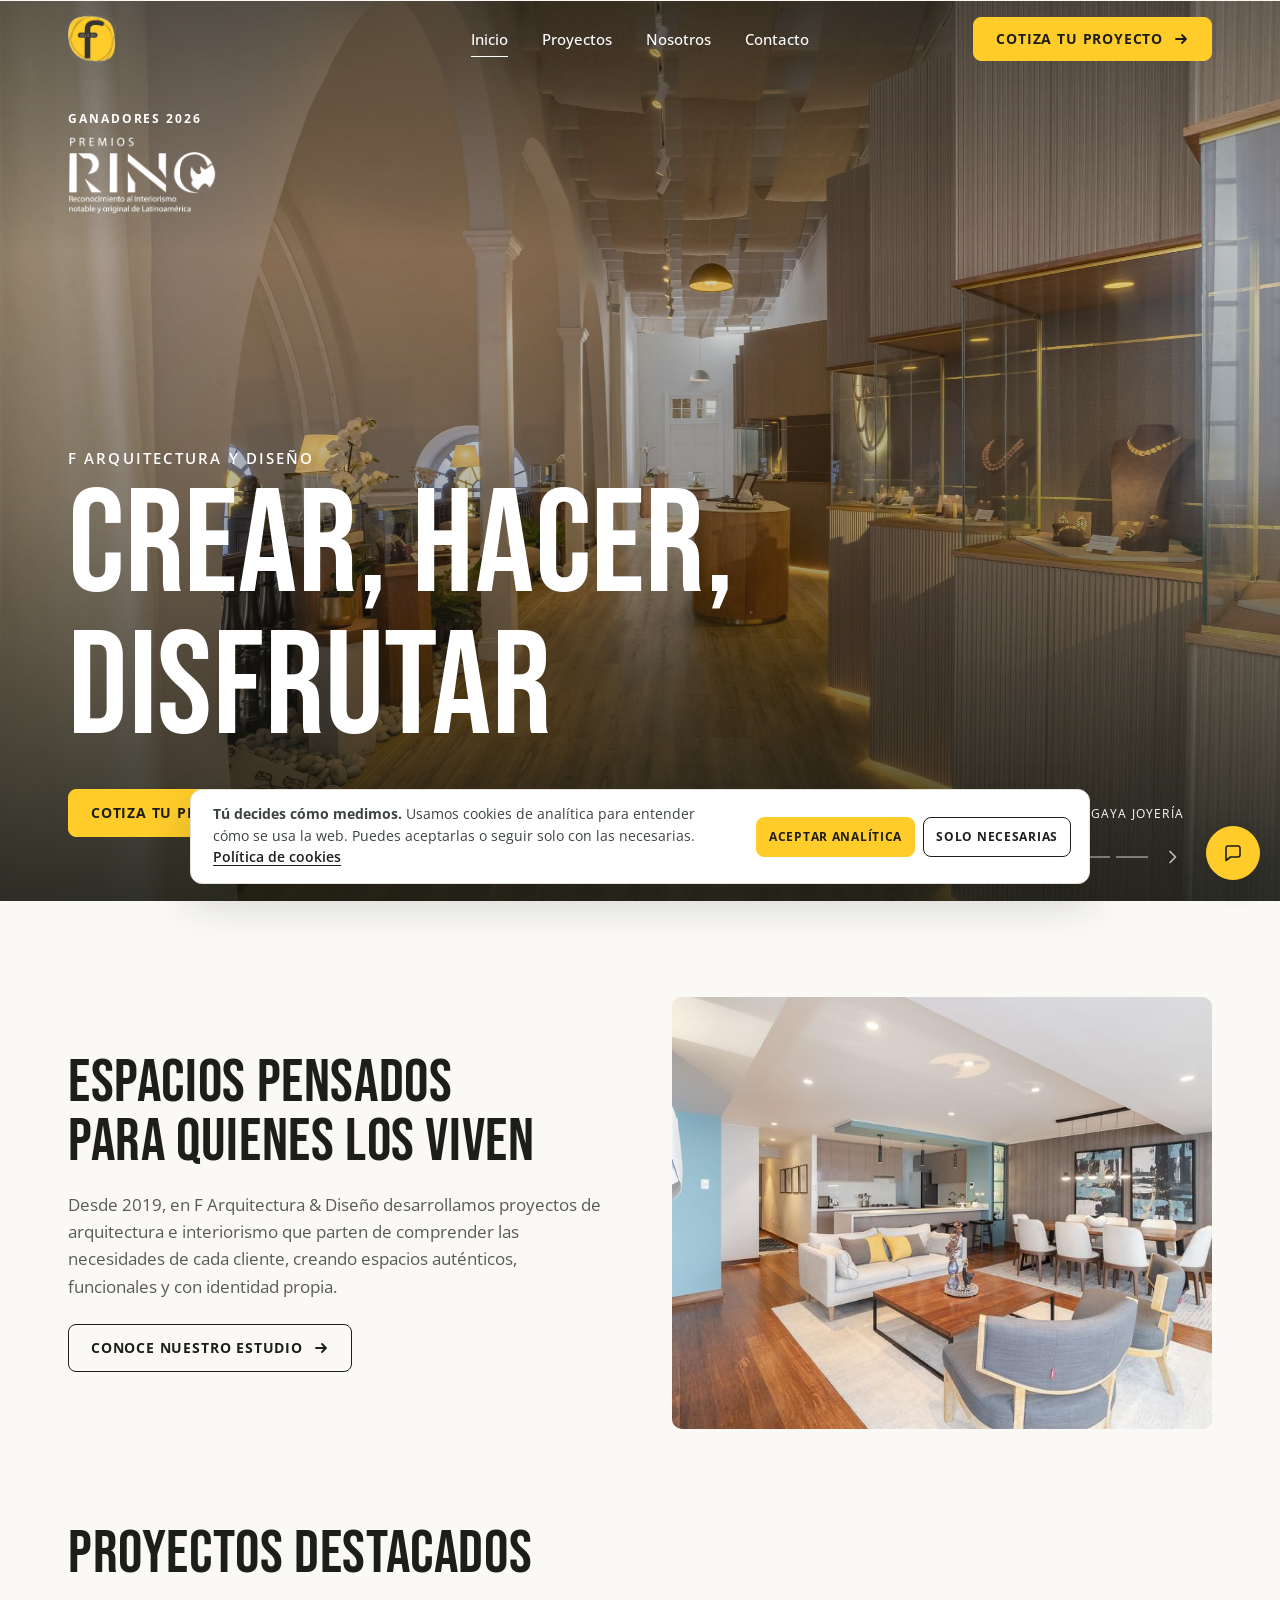
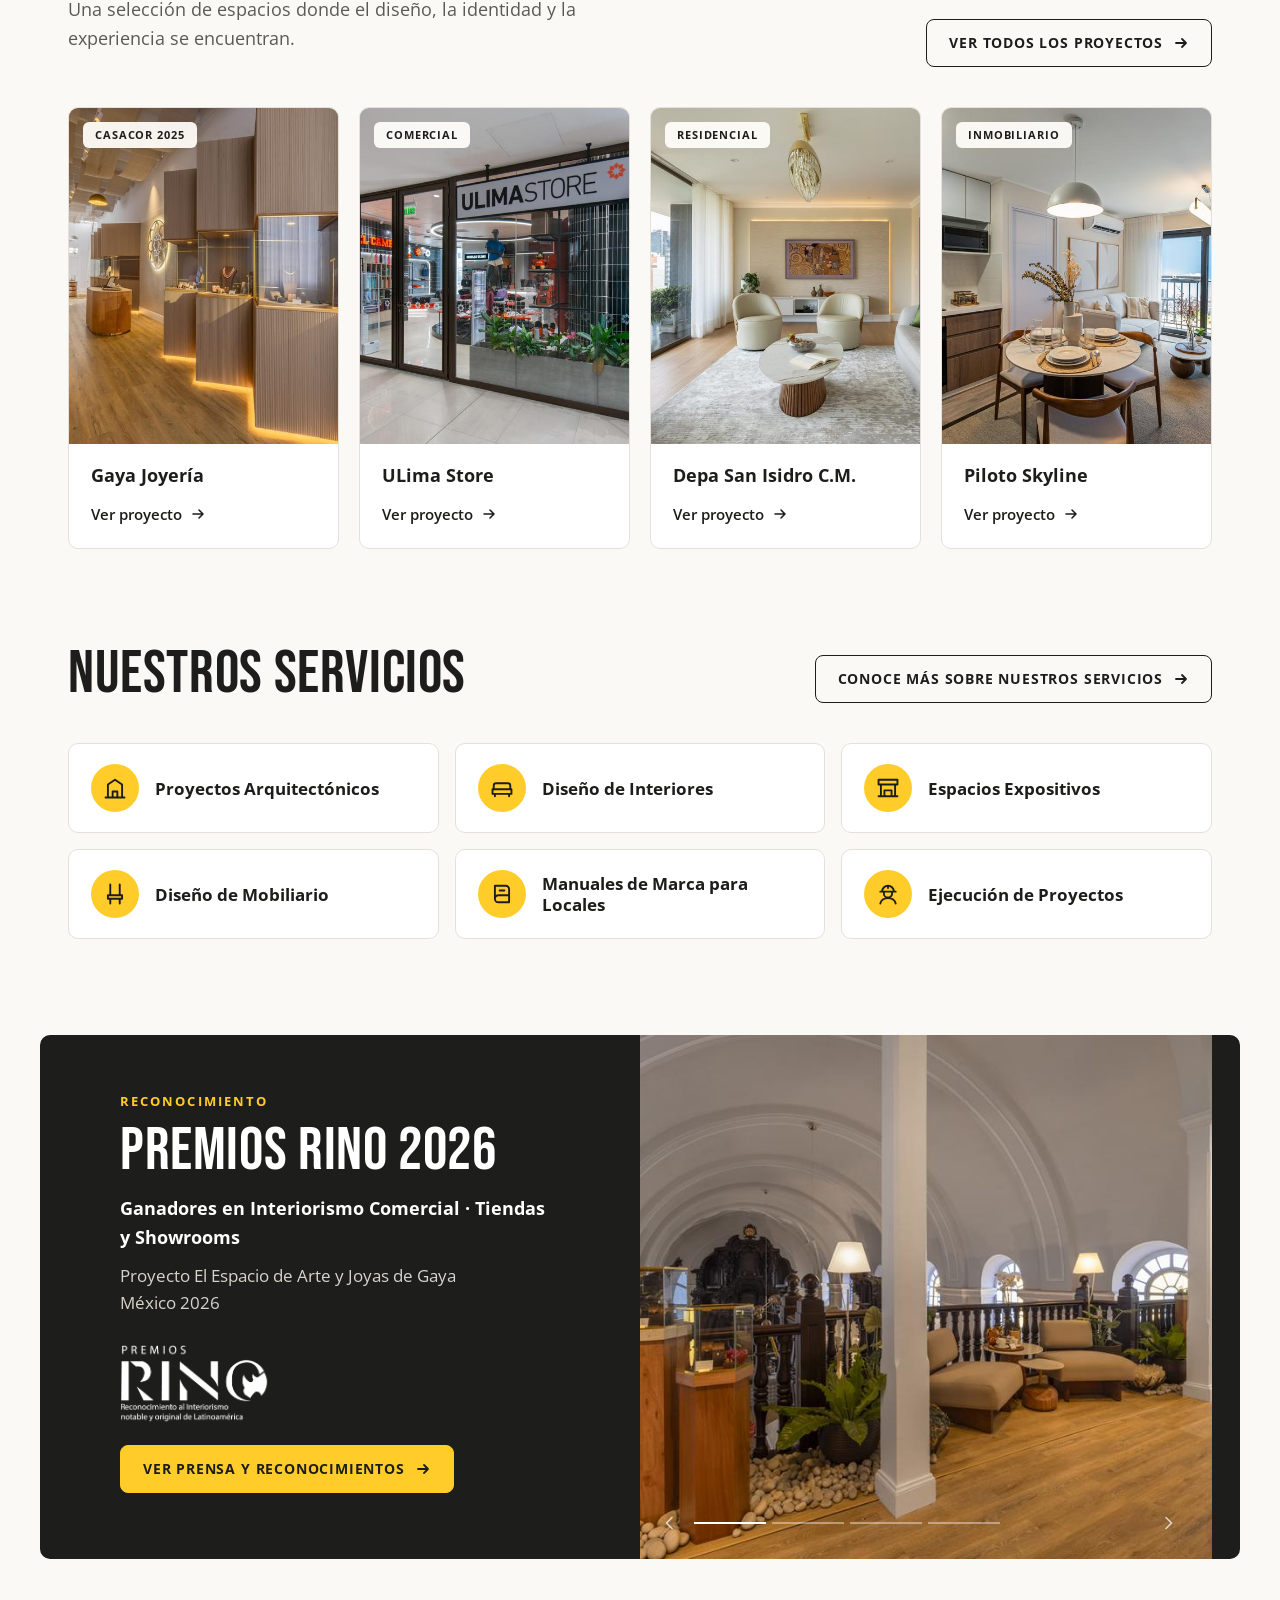
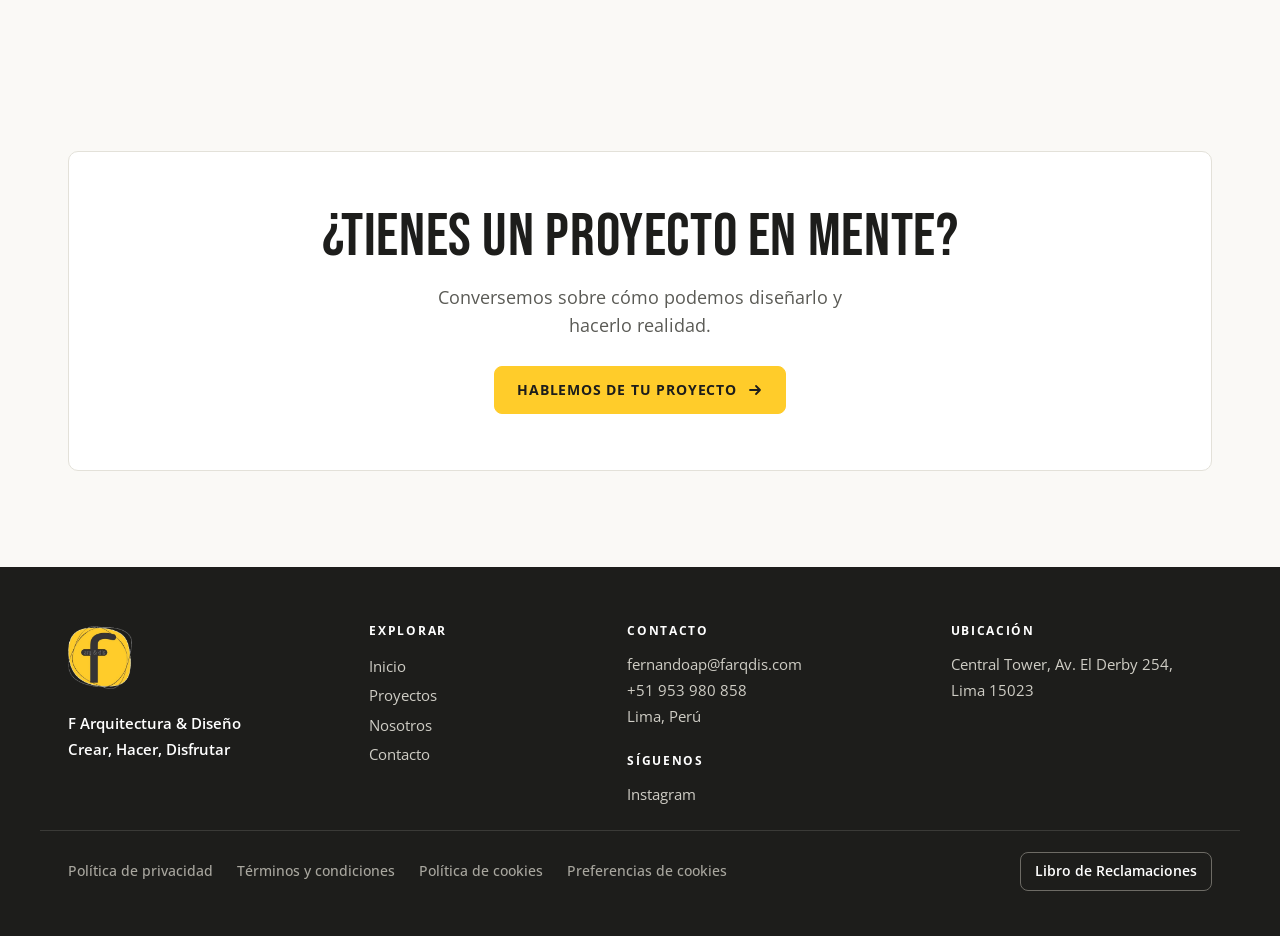
==== index.html @ eda0b43f "Pedidos del cliente: nombres, iconos, franja y valores centrados, carrusel en Reconocimiento, enlace" ====
<!doctype html>
<html lang="es">
<head>
<meta charset="utf-8">
<meta name="viewport" content="width=device-width,initial-scale=1,viewport-fit=cover">
<meta name="theme-color" content="#1d1d1b">
<meta name="description" content="F Arquitectura & Diseño: proyectos de arquitectura e interiorismo en Lima desde 2019.">
<title>F Arquitectura & Diseño · Arquitectura e interiorismo en Lima</title>
<link rel="icon" href="favicon.ico" sizes="any">
<link rel="icon" type="image/png" sizes="32x32" href="media/marca/favicon-32.png">
<link rel="apple-touch-icon" href="media/marca/apple-touch-icon.png">
<link rel="preconnect" href="https://fonts.googleapis.com">
<link rel="preconnect" href="https://fonts.gstatic.com" crossorigin>
<link href="https://fonts.googleapis.com/css2?family=Bebas+Neue&family=Open+Sans:wght@400;600;700&display=swap" rel="stylesheet">
<link rel="stylesheet" href="estilos.css?v=30">
<script src="app.js?v=30" defer></script>
</head>
<body class="inicio">
<a class="saltar" href="#contenido">Saltar al contenido</a>
<header class="cab"><div class="cont">
  <a class="logo" href="index.html" aria-label="F Arquitectura y Diseño, inicio"><img src="media/marca/logo-f.png" alt="" width="48" height="47"></a>
  <nav class="menu" id="menu" aria-label="Principal"><a href="index.html" class="aqui" aria-current="page">Inicio</a><a href="proyectos.html">Proyectos</a><a href="nosotros.html">Nosotros</a><a href="contacto.html">Contacto</a><a class="btn menu-cta" href="contacto.html">Cotiza tu proyecto <svg class="fl" width="16" height="16" viewBox="0 0 16 16" fill="none" aria-hidden="true"><path d="M3 8h10M9 4l4 4-4 4" stroke="currentColor" stroke-width="1.8" stroke-linecap="round" stroke-linejoin="round"/></svg></a></nav>
  <div class="cab-der"><a class="btn cab-cta" href="contacto.html">Cotiza tu proyecto <svg class="fl" width="16" height="16" viewBox="0 0 16 16" fill="none" aria-hidden="true"><path d="M3 8h10M9 4l4 4-4 4" stroke="currentColor" stroke-width="1.8" stroke-linecap="round" stroke-linejoin="round"/></svg></a>
  <button class="hamb" aria-label="Menú" aria-expanded="false" aria-controls="menu"><i></i><i></i><i></i></button></div>
</div></header>
<main id="contenido">
<section class="portada carrusel" role="group" aria-roledescription="carrusel" aria-label="Proyectos destacados">
  <div class="lam on" data-credito="Gaya Joyería"><img src="media/portada/gaya-joyeria.jpg" srcset="media/portada/gaya-joyeria-m.jpg 1100w, media/portada/gaya-joyeria.jpg 2400w" sizes="100vw" alt="Proyecto Gaya Joyería" fetchpriority="high"></div>
  <div class="lam" data-credito="ULima Store"><img src="media/portada/ulima-store.jpg" srcset="media/portada/ulima-store-m.jpg 1100w, media/portada/ulima-store.jpg 2400w" sizes="100vw" alt="Proyecto ULima Store" loading="lazy"></div>
  <div class="lam" data-credito="Hotel El Tambo - 2 de Mayo"><img src="media/proyectos/hotel-el-tambo/1.jpg" srcset="media/proyectos/hotel-el-tambo/1-m.jpg 900w, media/proyectos/hotel-el-tambo/1.jpg 1800w" sizes="100vw" alt="Proyecto Hotel El Tambo - 2 de Mayo" loading="lazy"></div>
  <div class="lam" data-credito="Helado de Lima"><img src="media/portada/helado-de-lima.jpg" srcset="media/portada/helado-de-lima-m.jpg 1100w, media/portada/helado-de-lima.jpg 2400w" sizes="100vw" alt="Proyecto Helado de Lima" loading="lazy"></div>
  <div class="lam" data-credito="Alianza Francesa"><img src="media/proyectos/alianza-francesa/1.jpg" srcset="media/proyectos/alianza-francesa/1-m.jpg 900w, media/proyectos/alianza-francesa/1.jpg 1800w" sizes="100vw" alt="Proyecto Alianza Francesa" loading="lazy"></div>
  <div class="lam" data-credito="Piloto Skyline"><img src="media/proyectos/piloto-skyline-edifica/1.jpg" srcset="media/proyectos/piloto-skyline-edifica/1-m.jpg 900w, media/proyectos/piloto-skyline-edifica/1.jpg 1800w" sizes="100vw" alt="Proyecto Piloto Skyline" loading="lazy"></div>
  <div class="premio"><span>Ganadores 2026</span><img src="media/marca/rino-2026-blanco.png" alt="Premios RINO" width="150" height="79"></div>
  <div class="cont">
    <p class="antetitulo">F Arquitectura y Diseño</p>
    <h1><span class="linea-t"><span>Crear, Hacer,</span></span><span class="linea-t"><span>Disfrutar</span></span></h1>
    <div class="acciones">
      <a class="btn" href="contacto.html">Cotiza tu proyecto <svg class="fl" width="16" height="16" viewBox="0 0 16 16" fill="none" aria-hidden="true"><path d="M3 8h10M9 4l4 4-4 4" stroke="currentColor" stroke-width="1.8" stroke-linecap="round" stroke-linejoin="round"/></svg></a>
      <a class="enlace" href="#estudio">Conoce el estudio <svg width="14" height="14" viewBox="0 0 16 16" fill="none" aria-hidden="true"><path d="M8 3v10M4 9l4 4 4-4" stroke="currentColor" stroke-width="1.8" stroke-linecap="round" stroke-linejoin="round"/></svg></a>
    </div>
  </div>
  <span class="credito" aria-live="off">Gaya Joyería</span>
  <div class="car-ctrl"></div>
</section>
<div class="flotantes">
  <a class="flot mensaje" href="https://wa.me/51953980858?text=Hola%2C%20quisiera%20hacer%20una%20consulta." target="_blank" rel="noopener" aria-label="Escribir por WhatsApp"><svg width="22" height="22" viewBox="0 0 22 22" fill="none" aria-hidden="true"><path d="M4 16.5V6.2C4 5 5 4 6.2 4h9.6C17 4 18 5 18 6.2v6.6c0 1.2-1 2.2-2.2 2.2H8.5L4 18.5z" stroke="currentColor" stroke-width="1.6" stroke-linecap="round" stroke-linejoin="round"/></svg></a>
</div>

<section class="sec" id="estudio"><div class="cont dos">
  <div data-ver>
    <h2>Espacios pensados para quienes los viven</h2>
    <p>Desde 2019, en F Arquitectura &amp; Diseño desarrollamos proyectos de arquitectura e interiorismo que parten de comprender las necesidades de cada cliente, creando espacios auténticos, funcionales y con identidad propia.</p>
    <a class="btn linea" href="nosotros.html" style="margin-top:10px">Conoce nuestro estudio <svg class="fl" width="16" height="16" viewBox="0 0 16 16" fill="none" aria-hidden="true"><path d="M3 8h10M9 4l4 4-4 4" stroke="currentColor" stroke-width="1.8" stroke-linecap="round" stroke-linejoin="round"/></svg></a>
  </div>
  <div class="foto" data-ver="img"><img src="media/proyectos/depa-miraflores-e-h/1.jpg" srcset="media/proyectos/depa-miraflores-e-h/1-m.jpg 900w, media/proyectos/depa-miraflores-e-h/1.jpg 1800w" sizes="(max-width:900px) 100vw, 50vw" alt="Depa Miraflores E.H." loading="lazy"></div>
</div></section>

<section class="sec" style="padding-top:0"><div class="cont">
  <div class="fila-titulo" data-ver>
    <div><h2>Proyectos destacados</h2><p class="sub" style="margin-top:12px">Una selección de espacios donde el diseño, la identidad y la experiencia se encuentran.</p></div>
    <a class="btn linea" href="proyectos.html">Ver todos los proyectos <svg class="fl" width="16" height="16" viewBox="0 0 16 16" fill="none" aria-hidden="true"><path d="M3 8h10M9 4l4 4-4 4" stroke="currentColor" stroke-width="1.8" stroke-linecap="round" stroke-linejoin="round"/></svg></a>
  </div>
  <div class="grilla cuatro" id="destacados"></div>
</div></section>

<section class="sec" style="padding-top:0"><div class="cont">
  <div class="fila-titulo" data-ver><h2>Nuestros servicios</h2>
    <a class="btn linea" href="nosotros.html#servicios">Conoce más sobre nuestros servicios <svg class="fl" width="16" height="16" viewBox="0 0 16 16" fill="none" aria-hidden="true"><path d="M3 8h10M9 4l4 4-4 4" stroke="currentColor" stroke-width="1.8" stroke-linecap="round" stroke-linejoin="round"/></svg></a></div>
  <ul class="servicios" data-ver style="--y:14px"><li><span class="serv-ic"><svg width="26" height="26" viewBox="0 0 22 22" fill="none" aria-hidden="true"><path d="M3 19h16M5 19V8l6-4 6 4v11M9 19v-5h4v5" stroke="currentColor" stroke-width="1.6" stroke-linecap="round" stroke-linejoin="round"/></svg></span><b>Proyectos Arquitectónicos</b></li><li><span class="serv-ic"><svg width="26" height="26" viewBox="0 0 22 22" fill="none" aria-hidden="true"><path d="M4 12V9a2 2 0 012-2h10a2 2 0 012 2v3M3 12h16v4H3zM5 16v2M17 16v2" stroke="currentColor" stroke-width="1.6" stroke-linecap="round" stroke-linejoin="round"/></svg></span><b>Diseño de Interiores</b></li><li><span class="serv-ic"><svg width="26" height="26" viewBox="0 0 22 22" fill="none" aria-hidden="true"><path d="M3 4h16v4H3zM5 8v10M17 8v10M3 18h16M8 18v-5h6v5" stroke="currentColor" stroke-width="1.6" stroke-linecap="round" stroke-linejoin="round"/></svg></span><b>Espacios Expositivos</b></li><li><span class="serv-ic"><svg width="26" height="26" viewBox="0 0 22 22" fill="none" aria-hidden="true"><path d="M7 3v9M15 3v9M5 12h12v3H5zM7 15v4M15 15v4" stroke="currentColor" stroke-width="1.6" stroke-linecap="round" stroke-linejoin="round"/></svg></span><b>Diseño de Mobiliario</b></li><li><span class="serv-ic"><svg width="26" height="26" viewBox="0 0 22 22" fill="none" aria-hidden="true"><path d="M5 4h9a3 3 0 013 3v11H8a3 3 0 01-3-3zM5 15a3 3 0 013-3h9M9 8h4" stroke="currentColor" stroke-width="1.6" stroke-linecap="round" stroke-linejoin="round"/></svg></span><b>Manuales de Marca para Locales</b></li><li><span class="serv-ic"><svg width="26" height="26" viewBox="0 0 22 22" fill="none" aria-hidden="true"><path d="M6 9a5 5 0 0110 0M4.5 9h13M11 4v2M7.5 9v1.5a3.5 3.5 0 007 0V9M4.5 19c.7-3 3.3-4.5 6.5-4.5s5.8 1.5 6.5 4.5" stroke="currentColor" stroke-width="1.6" stroke-linecap="round" stroke-linejoin="round"/></svg></span><b>Ejecución de Proyectos</b></li></ul>
</div></section>
<section class="sec recono-sec"><div class="cont recono" data-ver>
  <div>
    <p class="antetitulo">Reconocimiento</p>
    <h2>Premios RINO 2026</h2>
    <p class="recono-g">Ganadores en Interiorismo Comercial · Tiendas y Showrooms</p>
    <p>Proyecto El Espacio de Arte y Joyas de Gaya<br>México 2026</p>
    <img class="rino" src="media/marca/rino-2026-blanco.png" alt="Premios RINO: reconocimiento al interiorismo notable y original de Latinoamérica" width="170" height="89" loading="lazy">
    <p><a class="btn" href="nosotros.html#prensa">Ver prensa y reconocimientos <svg class="fl" width="16" height="16" viewBox="0 0 16 16" fill="none" aria-hidden="true"><path d="M3 8h10M9 4l4 4-4 4" stroke="currentColor" stroke-width="1.8" stroke-linecap="round" stroke-linejoin="round"/></svg></a></p>
  </div>
  <div class="foto carrusel" role="group" aria-roledescription="carrusel" aria-label="Fotos del proyecto premiado">
    <div class="lam on"><img src="media/proyectos/el-espacio-de-arte-y-joyas-de-gaya-casacor-2025/2.jpg" srcset="media/proyectos/el-espacio-de-arte-y-joyas-de-gaya-casacor-2025/2-m.jpg 900w, media/proyectos/el-espacio-de-arte-y-joyas-de-gaya-casacor-2025/2.jpg 1800w" sizes="(max-width:900px) 100vw, 50vw" alt="El Espacio de Arte y Joyas de Gaya, Casacor 2025" loading="lazy"></div><div class="lam"><img src="media/portada/gaya-joyeria.jpg" srcset="media/portada/gaya-joyeria-m.jpg 1100w, media/portada/gaya-joyeria.jpg 2400w" sizes="(max-width:900px) 100vw, 50vw" alt="El Espacio de Arte y Joyas de Gaya, Casacor 2025" loading="lazy"></div><div class="lam"><img src="media/proyectos/el-espacio-de-arte-y-joyas-de-gaya-casacor-2025/3.jpg" srcset="media/proyectos/el-espacio-de-arte-y-joyas-de-gaya-casacor-2025/3-m.jpg 900w, media/proyectos/el-espacio-de-arte-y-joyas-de-gaya-casacor-2025/3.jpg 1800w" sizes="(max-width:900px) 100vw, 50vw" alt="El Espacio de Arte y Joyas de Gaya, Casacor 2025" loading="lazy"></div><div class="lam"><img src="media/proyectos/el-espacio-de-arte-y-joyas-de-gaya-casacor-2025/1.jpg" srcset="media/proyectos/el-espacio-de-arte-y-joyas-de-gaya-casacor-2025/1-m.jpg 900w, media/proyectos/el-espacio-de-arte-y-joyas-de-gaya-casacor-2025/1.jpg 1800w" sizes="(max-width:900px) 100vw, 50vw" alt="El Espacio de Arte y Joyas de Gaya, Casacor 2025" loading="lazy"></div>
    <div class="car-ctrl"></div>
  </div>
</div></section><section class="sec"><div class="cont"><div class="franja" data-ver>
  <h2>¿Tienes un proyecto en mente?</h2>
  <p>Conversemos sobre cómo podemos diseñarlo y hacerlo realidad.</p>
  <a class="btn" href="contacto.html">Hablemos de tu proyecto <svg class="fl" width="16" height="16" viewBox="0 0 16 16" fill="none" aria-hidden="true"><path d="M3 8h10M9 4l4 4-4 4" stroke="currentColor" stroke-width="1.8" stroke-linecap="round" stroke-linejoin="round"/></svg></a>
</div></div></section>
</main>
<footer class="pie"><div class="cont pie-cols">
  <div class="pie-marca"><a class="logo" href="index.html" aria-label="F Arquitectura y Diseño, inicio"><img src="media/marca/logo-f.png" alt="" width="64" height="63"></a><p>F Arquitectura &amp; Diseño<br>Crear, Hacer, Disfrutar</p></div>
  <div><h3>Explorar</h3><nav aria-label="Pie"><a href="index.html">Inicio</a><a href="proyectos.html">Proyectos</a><a href="nosotros.html">Nosotros</a><a href="contacto.html">Contacto</a></nav></div>
  <div><h3>Contacto</h3><p><a href="mailto:fernandoap@farqdis.com">fernandoap@farqdis.com</a><br><a href="tel:+51953980858">+51 953 980 858</a><br>Lima, Perú</p>
    <h3 class="sig">Síguenos</h3><p><a href="https://www.instagram.com/f.arqdis/" target="_blank" rel="noopener">Instagram</a></p></div>
  <div><h3>Ubicación</h3><p><a href="https://www.google.com/maps/search/?api=1&query=Central%20Tower%2C%20Av.%20El%20Derby%20254%2C%20Lima%2015023" target="_blank" rel="noopener">Central Tower, Av. El Derby 254,<br>Lima 15023</a></p></div>
</div>
<div class="cont pie-legal">
  <a href="politica-de-privacidad.html">Política de privacidad</a>
  <a href="terminos-y-condiciones.html">Términos y condiciones</a>
  <a href="politica-de-cookies.html">Política de cookies</a>
  <button type="button" data-cookies-abrir>Preferencias de cookies</button>
  <a class="libro" href="libro-de-reclamaciones.html">Libro de Reclamaciones</a>
</div></footer>
<div class="cookies" role="dialog" aria-label="Preferencias de cookies" hidden>
  <p><b>Tú decides cómo medimos.</b> Usamos cookies de analítica para entender cómo se usa la web. Puedes aceptarlas o seguir solo con las necesarias. <a href="politica-de-cookies.html">Política de cookies</a></p>
  <div><button type="button" class="btn" data-cookies="analitica">Aceptar analítica</button><button type="button" class="btn linea" data-cookies="necesarias">Solo necesarias</button></div>
</div>
</body>
</html>
---- estilos.css ----
/* Web modelo. Colores, tipografías e imágenes son de muestra:
   se reemplazan por la marca y los materiales reales de la inmobiliaria. */
:root{
  --fondo:#f6f3ee; --papel:#fffdf9; --tinta:#1c211d; --suave:#5d655f; --linea:#ddd6c9;
  --acento:#2f4a3c; --acento-claro:#e4ebe5; --arena:#d8cdb9;
  /* Una sola familia de curvas para todo el sitio */
  --ease:cubic-bezier(.23,1,.32,1);        /* entradas y salidas */
  --ease-io:cubic-bezier(.77,0,.175,1);    /* movimientos en pantalla (telón, pastilla) */
  --ease-hoja:cubic-bezier(.32,.72,0,1);   /* hoja inferior en celular */
  --serif:"Cormorant Garamond",Georgia,serif; --sans:"Manrope",system-ui,sans-serif;
}
*{box-sizing:border-box}
html{scroll-behavior:smooth;-webkit-tap-highlight-color:transparent;-webkit-text-size-adjust:100%;text-size-adjust:100%;scrollbar-color:var(--arena) var(--fondo)}
body{margin:0;font-family:var(--sans);color:var(--tinta);background:var(--fondo);font-size:17px;line-height:1.6;-webkit-font-smoothing:antialiased;caret-color:var(--acento)}
::selection{background:var(--acento);color:#fff}
img{display:block;max-width:100%}
a{color:inherit;text-underline-offset:.2em}
h1,h2,h3{font-family:var(--serif);font-weight:500;line-height:1.08;margin:0;letter-spacing:-.01em;text-wrap:balance}
h1{font-size:clamp(44px,7vw,92px)}
h2{font-size:clamp(34px,4.4vw,56px)}
h3{font-size:26px}
p{margin:0 0 14px;text-wrap:pretty}
:focus-visible{outline:2px solid var(--acento);outline-offset:3px}
.portada :focus-visible,.franja :focus-visible,.aviso :focus-visible{outline-color:#fff}
button,a,[role="tab"]{touch-action:manipulation}
button,.btn,.menu a{-webkit-user-select:none;user-select:none}
.cont{max-width:1200px;margin:0 auto;padding:0 max(28px,env(safe-area-inset-right,0px)) 0 max(28px,env(safe-area-inset-left,0px))}
.sec{padding:96px 0}
.sub{color:var(--suave);max-width:560px;font-size:18px}
.fila-titulo{display:flex;justify-content:space-between;align-items:flex-end;gap:24px;margin-bottom:40px;flex-wrap:wrap}
.saltar{position:absolute;left:12px;top:-60px;z-index:300;background:var(--papel);color:var(--tinta);padding:12px 18px;border-radius:10px;font-weight:600;text-decoration:none;transition:top .2s var(--ease)}
.saltar:focus{top:12px}

/* Aviso de modelo */
.aviso{background:var(--tinta);color:#e9e5dc;font-size:13px;text-align:center;padding:calc(7px + env(safe-area-inset-top,0px)) 16px 7px}

/* Animación de entrada (solo Inicio, una vez por sesión) */
.intro{display:none}
.con-intro{--t0:1.2s}
.con-intro .intro{position:fixed;inset:0;z-index:200;background:var(--acento);color:#f6f3ee;display:flex;flex-direction:column;align-items:center;justify-content:center;gap:26px;pointer-events:none;animation:telon .95s var(--ease-io) 1.15s both}
.con-intro .intro[hidden]{display:none}
.intro-marca{font-family:var(--serif);font-weight:600;font-size:clamp(56px,10vw,112px);line-height:1.15;overflow:hidden;padding:0 .08em}
.intro-marca span{display:block;animation:subir .9s var(--ease) .1s both}
.intro-marca i{font-style:normal;color:var(--arena)}
.intro-linea{width:min(200px,40vw);height:1px;background:rgba(246,243,238,.28);position:relative;overflow:hidden}
.intro-linea::after{content:"";position:absolute;inset:0;background:#f6f3ee;transform-origin:left;animation:trazar .95s var(--ease-io) .2s both}
@keyframes telon{from{clip-path:inset(0)}to{clip-path:inset(0 0 100% 0)}}
@keyframes trazar{from{transform:scaleX(0)}to{transform:scaleX(1)}}

/* Cabecera */
.cab{position:sticky;top:0;z-index:50;background:rgba(246,243,238,.9);backdrop-filter:blur(12px);-webkit-backdrop-filter:blur(12px);border-bottom:1px solid transparent;transition:border-color .3s,box-shadow .3s}
.cab.baja{border-color:var(--linea);box-shadow:0 6px 24px rgba(28,33,29,.06)}
.cab .cont{display:flex;align-items:center;justify-content:space-between;height:74px}
.logo{font-family:var(--serif);font-size:27px;font-weight:600;text-decoration:none;letter-spacing:.01em;padding:8px 0}
.logo span{color:var(--acento)}
.menu{display:flex;gap:34px;align-items:center}
.menu a{text-decoration:none;font-size:15px;font-weight:500;position:relative;padding:10px 0}
.menu a::after{content:"";position:absolute;left:0;right:0;bottom:4px;height:1.5px;background:var(--acento);transform:scaleX(0);transform-origin:right;transition:transform .3s var(--ease)}
.menu a.aqui::after{transform:scaleX(1);transform-origin:left}
.hamb{display:none;background:none;border:0;padding:10px;margin-right:-10px;cursor:pointer}
.hamb i{display:block;width:24px;height:2px;background:var(--tinta);margin:5px 0;transition:transform .3s var(--ease),opacity .2s}
.abierto .hamb i:nth-child(1){transform:translateY(7px) rotate(45deg)}
.abierto .hamb i:nth-child(2){opacity:0}
.abierto .hamb i:nth-child(3){transform:translateY(-7px) rotate(-45deg)}

/* Botones */
.btn{display:inline-flex;align-items:center;justify-content:center;gap:10px;min-height:48px;background:var(--acento);color:#fff;border:1.5px solid var(--acento);padding:12px 26px;border-radius:999px;font:600 15px var(--sans);text-decoration:none;cursor:pointer;transition:transform .16s var(--ease),background .25s,color .25s,box-shadow .25s}
.btn:active{transform:scale(.97)}
.btn .fl{flex:none;transition:transform .3s var(--ease)}
.btn.linea{background:transparent;color:var(--acento)}
.btn.linea:active{background:var(--acento-claro)}
.btn.claro{background:#fff;border-color:#fff;color:var(--tinta)}
.btn:disabled{opacity:.55;cursor:default;transform:none;box-shadow:none}

/* Portada: el titular guía, el texto y el botón lo siguen, la foto se asienta */
.portada{position:relative;height:min(86vh,820px);height:min(86svh,820px);min-height:520px;overflow:hidden;color:#fff;display:flex;align-items:flex-end}
.portada img{position:absolute;inset:0;width:100%;height:100%;object-fit:cover;animation:acercar 2.2s var(--ease) var(--t0,0s) both}
.portada::after{content:"";position:absolute;inset:0;background:linear-gradient(180deg,rgba(20,25,21,.15) 30%,rgba(20,25,21,.74))}
.portada .cont{position:relative;z-index:2;width:100%;padding-bottom:72px}
.portada p{font-size:20px;max-width:520px;margin:20px 0 28px;color:#f0ece4;animation:aparecer .8s var(--ease) calc(var(--t0,0s) + .34s) both}
.linea-t{display:block;overflow:hidden;padding-bottom:.06em}
.linea-t>span{display:block;animation:subir 1s var(--ease) calc(var(--t0,0s) + .1s) both}
.linea-t:nth-child(2)>span{animation-delay:calc(var(--t0,0s) + .2s)}
.portada .btn{animation:aparecer-poco .7s var(--ease) calc(var(--t0,0s) + .44s) both}
.bajar{position:absolute;right:28px;bottom:34px;z-index:2;font-size:12px;letter-spacing:.14em;text-transform:uppercase;writing-mode:vertical-rl;display:flex;align-items:center;gap:12px;animation:solo-opacidad .8s ease calc(var(--t0,0s) + .9s) both}
.bajar::after{content:"";width:1px;height:54px;background:#fff;animation:gotear 2.4s ease-in-out 3;transform-origin:top}
@keyframes acercar{from{transform:scale(1.12)}to{transform:scale(1)}}
@keyframes subir{from{transform:translateY(105%)}to{transform:none}}
@keyframes aparecer{from{opacity:0;transform:translateY(16px)}to{opacity:1;transform:none}}
@keyframes aparecer-poco{from{opacity:0;transform:translateY(8px)}to{opacity:1;transform:none}}
@keyframes solo-opacidad{from{opacity:0}to{opacity:1}}
@keyframes gotear{0%{transform:scaleY(0)}50%{transform:scaleY(1)}100%{transform:scaleY(1);opacity:0}}

/* Encabezado de páginas internas */
.encabezado{padding:84px 0 40px}
.encabezado h1{font-size:clamp(44px,6vw,78px)}
.encabezado .sub{margin-top:16px;animation:aparecer .8s var(--ease) .24s both}

/* Aparición al desplazar: el título se mueve más, lo que lo acompaña se mueve menos */
[data-ver]{opacity:0;transform:translateY(var(--y,22px));transition:opacity .7s var(--ease),transform .7s var(--ease);transition-delay:var(--d,0s)}
[data-ver].visto{opacity:1;transform:none}
[data-ver="img"]{opacity:1;transform:none}
[data-ver="img"] img{clip-path:inset(0 0 100% 0);transform:scale(1.08);transition:clip-path 1s var(--ease-io),transform 1.4s var(--ease);transition-delay:var(--d,0s)}
[data-ver="img"].visto img{clip-path:inset(0);transform:none}

/* Tarjetas de proyecto */
.grilla{display:grid;grid-template-columns:repeat(3,1fr);gap:28px}
.tarjeta{background:var(--papel);border-radius:14px;overflow:hidden;cursor:pointer;border:1px solid var(--linea);text-align:left;padding:0;font:inherit;color:inherit;display:flex;flex-direction:column;transition:transform .35s var(--ease),box-shadow .35s var(--ease),opacity .7s var(--ease)}
.tarjeta[data-ver]{transition:opacity .7s var(--ease) var(--d,0s),transform .7s var(--ease) var(--d,0s),box-shadow .35s var(--ease)}
.tarjeta:active{transform:scale(.985)}
.tarjeta .foto{display:block;aspect-ratio:4/3;overflow:hidden;position:relative;background:var(--arena)}
.tarjeta img{width:100%;height:100%;object-fit:cover;transition:transform .8s var(--ease)}
.etq{position:absolute;left:14px;top:14px;background:rgba(255,253,249,.94);padding:4px 12px;border-radius:999px;font-size:12.5px;font-weight:600}
.tarjeta .txt{padding:20px 22px 22px;display:flex;flex-direction:column;gap:6px;flex:1}
.tarjeta .nom{font-family:var(--serif);font-weight:500;font-size:26px;line-height:1.1;letter-spacing:-.01em}
.tarjeta .res{color:var(--suave);font-size:15px}
.ver{margin-top:10px;font-weight:600;font-size:14.5px;color:var(--acento);display:inline-flex;align-items:center;gap:8px}
.ver svg{transition:transform .3s var(--ease)}
/* Filtro: se usa muchas veces, así que las tarjetas salen y entran juntas, sin escalonado */
.tarjeta.sale{opacity:0;transition:opacity .14s ease}
.tarjeta.entra{animation:aparecer-poco .32s var(--ease) both}

/* Pestañas */
.pest{position:relative;display:inline-flex;gap:4px;background:var(--papel);border:1px solid var(--linea);border-radius:999px;padding:5px;margin-bottom:40px;max-width:100%;overflow-x:auto;scrollbar-width:none;overscroll-behavior-x:contain}
.pest::-webkit-scrollbar{display:none}
.pest button{position:relative;z-index:1;background:none;border:0;min-height:44px;padding:10px 22px;border-radius:999px;font:600 15px var(--sans);color:var(--suave);cursor:pointer;white-space:nowrap;transition:color .25s}
.pest button.activa{color:#fff}
.pest .pastilla{position:absolute;top:5px;bottom:5px;left:0;width:0;background:var(--acento);border-radius:999px;transition:transform .3s var(--ease-io),width .3s var(--ease-io)}

/* Resumen empresa */
.dos{display:grid;grid-template-columns:1fr 1fr;gap:64px;align-items:center}
.dos .foto{border-radius:14px;overflow:hidden;aspect-ratio:5/4;background:var(--arena)}
.dos .foto img{width:100%;height:100%;object-fit:cover}
.dos h2{margin-bottom:20px}
.dos p{color:var(--suave);max-width:62ch}

/* Diferenciales y equipo */
.tres{display:grid;grid-template-columns:repeat(3,1fr);gap:40px}
.valor{border-top:1px solid var(--tinta);padding-top:22px}
.valor p{color:var(--suave);font-size:15.5px;margin:10px 0 0}
.equipo{display:grid;grid-template-columns:repeat(4,1fr);gap:24px}
.persona .cara{aspect-ratio:1;border-radius:14px;background:var(--acento-claro);display:flex;align-items:center;justify-content:center;font-family:var(--serif);font-size:54px;color:var(--acento)}
.persona b{display:block;margin-top:12px}
.persona span{color:var(--suave);font-size:14.5px}

/* Franja de contacto */
.franja{background:var(--acento);color:#fff;border-radius:22px;padding:64px;display:flex;justify-content:space-between;align-items:center;gap:32px;flex-wrap:wrap;position:relative;overflow:hidden}
.franja::before{content:"";position:absolute;width:420px;height:420px;border-radius:50%;border:1px solid rgba(255,255,255,.18);right:-120px;top:-160px}
.franja::after{content:"";position:absolute;width:260px;height:260px;border-radius:50%;border:1px solid rgba(255,255,255,.14);right:40px;bottom:-150px}
.franja p{color:#d5e0d8;margin:10px 0 0}
.franja>*{position:relative;z-index:1}

/* Contacto */
.campo{position:relative;margin-bottom:18px}
.campo input,.campo textarea{width:100%;border:1.5px solid var(--linea);background:var(--papel);border-radius:12px;padding:24px 16px 10px;font:inherit;color:inherit;transition:border-color .2s,box-shadow .2s}
.campo textarea{min-height:130px;resize:vertical;display:block}
.campo label{position:absolute;left:17px;top:17px;color:var(--suave);pointer-events:none;transform-origin:left top;transition:transform .2s var(--ease)}
.campo input:focus,.campo textarea:focus{outline:none;border-color:var(--acento);box-shadow:0 0 0 4px var(--acento-claro)}
.campo input:focus+label,.campo input:not(:placeholder-shown)+label,.campo textarea:focus+label,.campo textarea:not(:placeholder-shown)+label{transform:translateY(-11px) scale(.78)}
.datos{display:flex;flex-direction:column;gap:22px}
.datos small{display:block;text-transform:uppercase;letter-spacing:.1em;font-size:12px;color:var(--suave);font-weight:600}
.mapa{border-radius:14px;height:250px;background:var(--acento-claro);position:relative;overflow:hidden;background-image:linear-gradient(var(--linea) 1px,transparent 1px),linear-gradient(90deg,var(--linea) 1px,transparent 1px);background-size:44px 44px}
.pin{position:absolute;left:50%;top:50%;width:18px;height:18px;margin:-9px;background:var(--acento);border-radius:50%}
.pin::after{content:"";position:absolute;inset:0;border-radius:50%;background:var(--acento);animation:latir 2s ease-out 3}
.mapa em{position:absolute;left:14px;bottom:12px;font-size:13px;color:var(--suave);background:var(--papel);padding:3px 10px;border-radius:999px;font-style:normal}
@keyframes latir{to{transform:scale(4);opacity:0}}
.ok{display:none;align-items:center;gap:12px;background:var(--acento-claro);color:var(--acento);border-radius:12px;padding:16px 18px;font-weight:600;animation:aparecer-poco .4s var(--ease)}
.ok.si{display:flex}
.ok svg{flex:none}
.ok path{stroke-dasharray:30;stroke-dashoffset:30;animation:trazo .45s .15s var(--ease) forwards}
@keyframes trazo{to{stroke-dashoffset:0}}

/* Pie */
.pie{border-top:1px solid var(--linea);padding:44px 0 calc(44px + env(safe-area-inset-bottom,0px));margin-top:96px;color:var(--suave);font-size:14.5px}
.pie .cont{display:flex;justify-content:space-between;gap:16px 24px;flex-wrap:wrap;align-items:center}
.pie nav{display:flex;gap:22px;flex-wrap:wrap}
.pie a{text-decoration:none;padding:12px 0}
.pie .logo{color:var(--tinta)}

/* Pop-up de proyecto: abre con calma, cierra rápido */
.velo{position:fixed;inset:0;z-index:100;background:rgba(20,25,21,.6);backdrop-filter:blur(5px);-webkit-backdrop-filter:blur(5px);display:flex;align-items:center;justify-content:center;padding:24px;opacity:0;visibility:hidden;transition:opacity .2s ease,visibility .2s}
.velo.abre{opacity:1;visibility:visible;transition-duration:.3s}
.popup{background:var(--papel);border-radius:20px;width:min(780px,100%);max-height:calc(100vh - 48px);max-height:calc(100dvh - 48px);overflow:auto;overscroll-behavior:contain;position:relative;transform:translateY(20px) scale(.97);opacity:0;transition:transform .2s var(--ease),opacity .18s ease}
.velo.abre .popup{transform:none;opacity:1;transition:transform .45s var(--ease),opacity .3s ease}
.cerrar,.gal .fle{display:flex;align-items:center;justify-content:center;width:44px;height:44px;border-radius:50%;border:0;background:rgba(255,253,249,.94);color:var(--tinta);cursor:pointer;transition:transform .16s var(--ease),background .2s}
.cerrar{position:absolute;right:14px;top:14px;z-index:3}
.cerrar:active,.gal .fle:active{transform:scale(.92)}
.gal{position:relative;aspect-ratio:16/9;background:var(--arena);overflow:hidden;border-radius:20px 20px 0 0;touch-action:pan-y}
.gal img{position:absolute;inset:0;width:100%;height:100%;object-fit:cover;opacity:0;transform:scale(1.04);transition:opacity .45s ease,transform .9s var(--ease)}
.gal img.on{opacity:1;transform:none}
.gal .fle{position:absolute;top:50%;margin-top:-22px;z-index:2}
.gal .fle.a{left:14px}.gal .fle.s{right:14px}
.minis{display:flex;gap:10px;padding:14px 28px 0}
.minis button{width:78px;aspect-ratio:4/3;border-radius:8px;overflow:hidden;border:2px solid transparent;padding:0;background:var(--arena);cursor:pointer;opacity:.6;transition:opacity .2s,border-color .2s}
.minis button.on{opacity:1;border-color:var(--acento)}
.minis img{width:100%;height:100%;object-fit:cover}
.cuerpo{padding:22px 28px 28px}
.cuerpo .cat{color:var(--acento);font-weight:600;font-size:13px;text-transform:uppercase;letter-spacing:.1em}
.cuerpo h2{font-size:40px;margin:4px 0 12px}
.cuerpo>p{color:var(--suave)}
.fichas{display:grid;grid-template-columns:repeat(3,1fr);gap:12px;margin:18px 0 22px}
.fichas div{border:1px solid var(--linea);border-radius:12px;padding:12px 14px}
.fichas small{display:block;color:var(--suave);font-size:12.5px}
.plegable{display:grid;grid-template-rows:0fr;visibility:hidden;transition:grid-template-rows .4s var(--ease),visibility .4s}
.plegable.abre{grid-template-rows:1fr;visibility:visible}
.plegable>div{overflow:hidden}
.plegable form{padding-top:22px}
.cuerpo .campo input,.cuerpo .campo textarea{background:#fff}
.cuerpo .campo textarea{min-height:90px}
body.fijo{overflow:hidden}

/* Estados al pasar el cursor: solo donde hay cursor de verdad (en pantallas táctiles quedarían pegados) */
@media (hover:hover) and (pointer:fine){
  .menu a:hover::after{transform:scaleX(1);transform-origin:left}
  .btn:hover{transform:translateY(-2px);box-shadow:0 10px 24px rgba(47,74,60,.22)}
  .btn:hover:active{transform:scale(.97)}
  .btn:hover .fl{transform:translateX(4px)}
  .btn.linea:hover{background:var(--acento);color:#fff}
  .btn:disabled:hover{transform:none;box-shadow:none}
  .tarjeta:hover{transform:translateY(-3px);box-shadow:0 18px 38px rgba(28,33,29,.12)}
  .tarjeta:hover img{transform:scale(1.03)}
  .tarjeta:hover .ver svg{transform:translateX(4px)}
  .pest button:not(.activa):hover{color:var(--tinta)}
  .pie a:hover{color:var(--tinta)}
  .cerrar:hover,.gal .fle:hover{background:#fff;transform:scale(1.06)}
  .minis button:hover{opacity:1}
}

@media (max-width:900px){
  .grilla,.tres{grid-template-columns:1fr 1fr}
  .equipo{grid-template-columns:1fr 1fr}
  .dos{grid-template-columns:1fr;gap:32px}
  .sec{padding:68px 0}
  .franja{padding:40px 28px}
  .hamb{display:block}
  .menu{position:absolute;left:0;right:0;top:100%;background:var(--fondo);flex-direction:column;align-items:stretch;gap:0;padding:8px 28px 20px;border-bottom:1px solid var(--linea);box-shadow:0 18px 30px rgba(28,33,29,.08);transform:translateY(-8px);opacity:0;visibility:hidden;transition:transform .2s var(--ease),opacity .16s ease,visibility .2s}
  .menu a{padding:14px 0;font-size:18px}
  .menu a::after{display:none}
  .menu a.aqui{color:var(--acento);font-weight:600}
  .abierto .menu{transform:none;opacity:1;visibility:visible;transition-duration:.3s,.25s,.3s}
  .bajar{display:none}
}
@media (max-width:600px){
  body{font-size:16px}
  .cont{padding-left:max(20px,env(safe-area-inset-left,0px));padding-right:max(20px,env(safe-area-inset-right,0px))}
  .grilla,.tres,.fichas{grid-template-columns:1fr}
  .tres{gap:28px}
  .equipo{gap:16px}
  .sec{padding:56px 0}
  .encabezado{padding:52px 0 28px}
  .fila-titulo{margin-bottom:28px}
  .portada{min-height:480px}
  .portada .cont{padding-bottom:44px}
  .portada p{font-size:18px}
  .portada .btn,.franja .btn,form .btn,.cuerpo>.btn{width:100%}
  .franja{padding:36px 24px;border-radius:18px}
  .menu{padding-left:20px;padding-right:20px}
  .pie{margin-top:64px}
  .pie .cont{flex-direction:column;align-items:flex-start}
  /* En celular el pop-up es una hoja que sube desde abajo */
  .velo{padding:0;align-items:flex-end}
  .popup{width:100%;max-height:92vh;max-height:92dvh;border-radius:20px 20px 0 0;transform:translateY(100%);opacity:1;transition:transform .25s var(--ease)}
  .velo.abre .popup{transition:transform .5s var(--ease-hoja)}
  .minis{padding:12px 20px 0;gap:8px}
  .minis button{flex:1;width:auto}
  .cuerpo{padding:18px 20px calc(24px + env(safe-area-inset-bottom,0px))}
  .cuerpo h2{font-size:32px}
  .fichas{gap:8px}
  .fichas div{display:flex;justify-content:space-between;align-items:baseline;gap:12px}
}
/* Movimiento reducido: se conservan los fundidos, se quitan desplazamientos, zoom y bucles */
@media (prefers-reduced-motion:reduce){
  html{scroll-behavior:auto}
  @keyframes subir{from{opacity:0}to{opacity:1}}
  @keyframes aparecer{from{opacity:0}to{opacity:1}}
  @keyframes aparecer-poco{from{opacity:0}to{opacity:1}}
  @keyframes acercar{from{transform:none}to{transform:none}}
  [data-ver]{transform:none;transition:opacity .3s ease;transition-delay:0s}
  [data-ver="img"] img{clip-path:none;transform:none;transition:none}
  .bajar::after,.pin::after{animation:none}
  .popup,.velo.abre .popup{transform:none;transition:opacity .2s ease}
  .gal img{transform:none;transition:opacity .2s ease}
  .tarjeta,.tarjeta img,.btn,.btn .fl,.ver svg,.pest .pastilla,.cerrar,.gal .fle{transition-duration:.01ms}
  .tarjeta:hover,.btn:hover,.tarjeta:hover img{transform:none}
  .plegable{transition:none}
}
@media (max-width:600px) and (prefers-reduced-motion:reduce){
  .popup{opacity:0}
  .velo.abre .popup{opacity:1}
}

/* ===== Inicio con la estructura de referencia: cabecera sobre la portada a pantalla completa,
   antetítulo, titular gigante con una palabra en cursiva, dos acciones y crédito del proyecto ===== */
.cab .cont{display:grid;grid-template-columns:1fr auto 1fr}
.cab .logo{justify-self:start}
.cab-der{justify-self:end;display:flex;align-items:center;gap:8px}
.cab-cta{min-height:42px;padding:8px 20px;font-size:14px}
.cab{transition:border-color .3s,box-shadow .3s,background-color .3s,color .3s}
.hamb i{background:currentColor}
.hamb{color:inherit}
.inicio .cab:not(.baja):not(.abierto){background:transparent;-webkit-backdrop-filter:none;backdrop-filter:none;color:#fff}
.inicio .cab:not(.baja):not(.abierto) .logo span{color:inherit}
.inicio .cab:not(.baja):not(.abierto) .menu a::after{background:#fff}
.inicio .cab:not(.baja):not(.abierto) .cab-cta{background:#fff;border-color:#fff;color:var(--tinta)}
.inicio .cab:not(.baja):not(.abierto) :focus-visible{outline-color:#fff}
.inicio .portada{margin-top:-74px;height:calc(100vh - 34px);height:calc(100svh - 34px);min-height:560px}
.inicio .portada::after{background:linear-gradient(180deg,rgba(20,25,21,.5),rgba(20,25,21,.12) 28%,rgba(20,25,21,.3) 55%,rgba(20,25,21,.82))}
.portada .cont{padding-bottom:64px}
.portada h1{font-family:var(--sans);font-weight:400;font-size:clamp(44px,8.4vw,136px);line-height:1;letter-spacing:-.04em;text-wrap:initial}
.portada h1 em{font-family:var(--serif);font-style:italic;font-weight:500;letter-spacing:-.025em;font-size:1.08em;line-height:.9}
.portada .linea-t{padding-bottom:.14em;margin-bottom:-.12em}
.portada .antetitulo{font-size:13px;font-weight:600;letter-spacing:.14em;text-transform:uppercase;color:#fff;max-width:none;margin:0 0 18px;animation:solo-opacidad .7s ease calc(var(--t0,0s) + .05s) both}
.acciones{display:flex;align-items:center;gap:32px;flex-wrap:wrap;margin-top:34px}
.enlace{display:inline-flex;align-items:center;gap:10px;color:#fff;text-decoration:none;font-weight:600;font-size:15px;padding:10px 0;border-bottom:1.5px solid currentColor;animation:aparecer-poco .7s var(--ease) calc(var(--t0,0s) + .52s) both}
.enlace svg{transition:transform .3s var(--ease)}
.credito{position:absolute;right:96px;bottom:36px;z-index:2;font-size:12px;letter-spacing:.1em;text-transform:uppercase;animation:solo-opacidad .8s ease calc(var(--t0,0s) + .9s) both}
.flotantes{position:fixed;right:20px;bottom:calc(20px + env(safe-area-inset-bottom,0px));z-index:40;display:flex;flex-direction:column;gap:10px;animation:aparecer-poco .6s var(--ease) calc(var(--t0,0s) + 1s) both}
.flot{width:54px;height:54px;border-radius:50%;display:flex;align-items:center;justify-content:center;background:var(--tinta);color:#fff;border:1.5px solid rgba(255,255,255,.85);cursor:pointer;text-decoration:none;padding:0;box-shadow:0 8px 22px rgba(20,25,21,.28);transition:transform .16s var(--ease),background .2s}
.flot.mensaje{background:var(--acento)}
.flot:active{transform:scale(.94)}
.aviso-copia{position:fixed;right:86px;bottom:calc(34px + env(safe-area-inset-bottom,0px));z-index:40;background:var(--tinta);color:#fff;font-size:13.5px;padding:8px 14px;border-radius:999px;opacity:0;transform:translateX(6px);transition:opacity .2s ease,transform .2s var(--ease);pointer-events:none}
.aviso-copia.si{opacity:1;transform:none}
@media (hover:hover) and (pointer:fine){
  .enlace:hover svg{transform:translateY(3px)}
  .flot:hover{transform:translateY(-2px)}
}
@media (max-width:900px){
  .cab .cont{display:flex}
  .cab-cta{display:none}
  .credito{display:none}
}
@media (max-width:600px){
  .inicio .portada{min-height:520px}
  .portada .cont{padding-bottom:96px}
  .portada h1{font-size:clamp(42px,12.5vw,64px)}
  .portada .antetitulo{font-size:12px;letter-spacing:.12em}
  .acciones{flex-direction:column;align-items:stretch;gap:12px;margin-top:26px;padding-right:66px}
  .enlace{align-self:flex-start}
  .flot{width:50px;height:50px}
}
@media (prefers-reduced-motion:reduce){
  .flot,.enlace svg,.aviso-copia{transition-duration:.01ms}
}

/* ===== Titular de exhibición compartido (Nosotros y Contacto) ===== */
.titular{font-family:var(--sans);font-weight:400;font-size:clamp(40px,6vw,92px);line-height:1;letter-spacing:-.04em;text-wrap:initial}
.titular em{font-family:var(--serif);font-style:italic;font-weight:500;letter-spacing:-.025em;font-size:1.08em;line-height:.9}
.titular .linea-t{padding-bottom:.14em;margin-bottom:-.12em}
.titular .linea-t:nth-child(3)>span{animation-delay:.3s}
.antetitulo{font-size:13px;font-weight:600;letter-spacing:.14em;text-transform:uppercase;margin:0 0 18px;animation:solo-opacidad .7s ease .05s both}

/* Nosotros: portada partida, panel oscuro + imagen */
.partida{display:grid;grid-template-columns:minmax(0,5fr) minmax(0,6fr);min-height:min(76vh,700px);min-height:min(76svh,700px)}
.partida-txt{background:var(--tinta);color:#f1ede4;display:flex;flex-direction:column;justify-content:center;padding:72px 48px 72px max(28px,calc((100vw - 1200px)/2 + 28px))}
.partida-sub{margin:28px 0 0;color:#d9d4c8;max-width:44ch;animation:aparecer-poco .8s var(--ease) .45s both}
.partida-img{overflow:hidden;background:var(--arena);min-height:320px}
.partida-img img{width:100%;height:100%;object-fit:cover;animation:destapar 1.2s var(--ease-io) .1s both,acercar 1.8s var(--ease) .1s both}
@keyframes destapar{from{clip-path:inset(0 0 0 100%)}to{clip-path:inset(0)}}
.partida :focus-visible{outline-color:#fff}

/* Línea de tiempo de cuatro puntos */
.tiempo{list-style:none;margin:0;padding:0;display:grid;grid-template-columns:repeat(4,1fr);gap:32px;position:relative}
.tiempo[data-ver]{opacity:1;transform:none}
.tiempo::before{content:"";position:absolute;left:0;right:0;top:7px;height:1px;background:var(--tinta);transform:scaleX(0);transform-origin:left;transition:transform 1.3s var(--ease-io)}
.tiempo.visto::before{transform:scaleX(1)}
.hito{position:relative;padding-top:38px}
.punto{position:absolute;left:0;top:0;width:15px;height:15px;border-radius:50%;background:var(--fondo);border:1.5px solid var(--tinta)}
.punto::after{content:"";position:absolute;inset:3px;border-radius:50%;background:var(--acento)}
.hito small{display:block;font-size:12px;font-weight:600;letter-spacing:.1em;text-transform:uppercase;color:var(--suave);margin-bottom:8px}
.hito p{color:var(--suave);font-size:15.5px;margin:10px 0 0;max-width:30ch}

/* Contacto: banda de color, celdas de datos y bloque de cierre */
.banda{background:var(--acento);color:#fff;padding:88px 0 80px}
.banda-sub{margin:28px 0 0;max-width:56ch;color:#dfe8e1;font-size:18px;animation:aparecer-poco .8s var(--ease) .4s both}
.banda .acciones .btn{animation:aparecer-poco .7s var(--ease) .5s both}
.banda :focus-visible{outline-color:#fff}
.celdas{display:grid;grid-template-columns:1fr 1fr;border:1px solid var(--tinta)}
.celdas>div{padding:30px 32px 34px;border-bottom:1px solid var(--tinta)}
.celdas>div:nth-child(odd){border-right:1px solid var(--tinta)}
.celdas>div:nth-last-child(-n+2){border-bottom:0}
.celdas small{display:block;font-size:12px;font-weight:600;letter-spacing:.12em;text-transform:uppercase;color:var(--suave);margin-bottom:22px}
.celdas b{display:block;font-weight:400;font-size:clamp(22px,2.4vw,30px);letter-spacing:-.02em;line-height:1.15}
.celdas span{display:block;color:var(--suave);font-size:15px;margin-top:6px}
.cuerpo>.btn{margin-top:18px}

@media (max-width:900px){
  .partida{grid-template-columns:1fr;min-height:0}
  .partida-txt{padding:64px 28px}
  .partida-img{aspect-ratio:16/10;min-height:0}
  .tiempo{grid-template-columns:1fr 1fr;gap:40px 28px}
  .tiempo::before{display:none}
  .hito{border-top:1px solid var(--tinta);padding-top:30px}
  .punto{top:-8px}
}
@media (max-width:600px){
  .titular{font-size:clamp(38px,11.5vw,56px)}
  .partida-txt{padding:52px 20px}
  .tiempo{grid-template-columns:1fr;gap:0;padding-left:26px;border-left:1px solid var(--tinta)}
  .hito{border-top:0;padding:0 0 34px}
  .hito:last-child{padding-bottom:0}
  .punto{left:-34px;top:2px}
  .banda{padding:60px 0 56px}
  .banda .btn,.dos>div>.btn{width:100%}
  .celdas{grid-template-columns:1fr}
  .celdas>div{padding:22px 20px 24px;border-right:0!important;border-bottom:1px solid var(--tinta)!important}
  .celdas>div:last-child{border-bottom:0!important}
  .celdas small{margin-bottom:10px}
}
@media (prefers-reduced-motion:reduce){
  @keyframes destapar{from{opacity:0}to{opacity:1}}
  .tiempo::before{transform:scaleX(1);transition:none}
}

/* ===== Páginas legales, pie legal y aviso de cookies ===== */
.legal{max-width:820px;padding-bottom:20px}
.legal h2{font-size:30px;margin:44px 0 14px}
.legal p,.legal li{color:#3c443f;max-width:70ch}
.legal ul{padding-left:20px;margin:0 0 14px}
.legal li{margin-bottom:8px}
.legal a{color:var(--acento);font-weight:600}
.legal .fecha{margin-top:44px;color:var(--suave);font-size:14.5px}
.pend{background:#f3e3a8;color:#3d3105;padding:1px 6px;border-radius:4px;font-size:.94em}
.borrador{border:1px solid #d9c98a;background:#faf3d9;color:#3d3105;border-radius:12px;padding:14px 18px;max-width:none}
.tabla{overflow-x:auto;margin:0 0 14px}
.legal table{border-collapse:collapse;width:100%;min-width:520px;font-size:15.5px}
.legal th,.legal td{border:1px solid var(--linea);padding:12px 14px;text-align:left;vertical-align:top}
.legal th{background:var(--papel);font-weight:600}
.enlace-btn,.pie-legal button{background:none;border:0;padding:0;font:inherit;color:var(--acento);font-weight:600;text-decoration:underline;text-underline-offset:.2em;cursor:pointer}
.nota-legal{font-size:14px;color:var(--suave);margin:0 0 16px;max-width:none}
.nota-legal a{color:var(--acento);font-weight:600}
.pie-legal{display:flex;flex-wrap:wrap;gap:6px 22px;margin-top:22px;padding-top:20px;border-top:1px solid var(--linea);font-size:13.5px;align-items:center}
.pie .pie-legal{justify-content:flex-start}
.pie-legal a,.pie-legal button{color:var(--suave);font-weight:500;text-decoration:none;padding:10px 0}
.pie-legal .libro{margin-left:auto;border:1px solid var(--suave);border-radius:8px;padding:8px 14px;color:var(--tinta);font-weight:600}
.libro-form h2{margin-top:36px}
.campos-2{display:grid;grid-template-columns:1fr 1fr;gap:0 18px}
.opciones{border:0;padding:0;margin:0 0 18px;display:flex;flex-direction:column;gap:10px}
.opciones legend{font-size:12px;font-weight:600;letter-spacing:.1em;text-transform:uppercase;color:var(--suave);margin-bottom:10px;padding:0}
.opciones label{display:flex;gap:10px;align-items:flex-start;color:var(--tinta)}
.opciones input{accent-color:var(--acento);width:18px;height:18px;margin-top:4px;flex:none}
.cookies{position:fixed;left:20px;bottom:calc(20px + env(safe-area-inset-bottom,0px));z-index:60;width:min(440px,calc(100vw - 40px));background:var(--papel);border:1px solid var(--linea);border-radius:16px;padding:20px 22px;box-shadow:0 18px 44px rgba(20,25,21,.18);animation:aparecer-poco .4s var(--ease) both}
.cookies[hidden]{display:none}
.cookies p{font-size:14.5px;margin:0 0 14px;color:#3c443f}
.cookies a{color:var(--acento);font-weight:600}
.cookies div{display:grid;grid-template-columns:1fr 1fr;gap:10px}
.cookies .btn{min-height:44px;padding:8px 12px;font-size:14px}
@media (hover:hover) and (pointer:fine){
  .pie-legal a:hover,.pie-legal button:hover{color:var(--tinta)}
}
@media (max-width:600px){
  .legal h2{font-size:26px;margin-top:36px}
  .campos-2{grid-template-columns:1fr}
  .pie-legal{flex-direction:column;align-items:flex-start;gap:0}
  .pie-legal .libro{margin:10px 0 0}
  .cookies{left:12px;width:calc(100vw - 24px);bottom:calc(12px + env(safe-area-inset-bottom,0px))}
}

/* ===== Nosotros: carrusel a la derecha (video de 5 s primero, luego fotos de proyectos) ===== */
.carrusel{position:relative;animation:destapar 1.2s var(--ease-io) .1s both}
.partida-img.carrusel img,.partida-img.carrusel video{animation:none}
.lam{position:absolute;inset:0;opacity:0;visibility:hidden;transition:opacity .9s ease,visibility .9s}
.lam.on{opacity:1;visibility:visible}
.lam img,.lam video{width:100%;height:100%;object-fit:cover;display:block;transform:scale(1.06);transition:transform 6s linear}
.lam.on img,.lam.on video{transform:none}
.lam-nota{position:absolute;left:20px;top:20px;background:rgba(20,25,21,.72);color:#fff;font-size:12.5px;font-weight:600;letter-spacing:.06em;padding:6px 12px;border-radius:999px}
.lam.con-video .lam-nota{display:none}
.car-ctrl{position:absolute;left:20px;right:20px;bottom:18px;z-index:2;display:flex;align-items:center;gap:14px}
.car-pausa{width:44px;height:44px;flex:none;border-radius:50%;border:1.5px solid rgba(255,255,255,.85);background:rgba(20,25,21,.55);color:#fff;display:flex;align-items:center;justify-content:center;cursor:pointer;transition:transform .16s var(--ease),background .2s}
.car-pausa:active{transform:scale(.94)}
.car-pausa .i-seguir{display:none}
.carrusel.pausado .i-pausa{display:none}
.carrusel.pausado .i-seguir{display:block}
.car-puntos{display:flex;gap:6px;flex:1}
.car-puntos button{flex:1;max-width:72px;height:44px;background:none;border:0;padding:0;cursor:pointer;position:relative}
.car-puntos button::before{content:"";position:absolute;left:0;right:0;top:50%;height:2px;margin-top:-1px;background:rgba(255,255,255,.4)}
.car-puntos button::after{content:"";position:absolute;left:0;right:0;top:50%;height:2px;margin-top:-1px;background:#fff;transform:scaleX(0);transform-origin:left}
.car-puntos button.on::after{transform:scaleX(1);transition:transform var(--dur,4s) linear}
.car-puntos button.visto::after{transform:scaleX(1)}
.carrusel.pausado .car-puntos button.on::after{transition:none;transform:scaleX(1)}
.carrusel :focus-visible{outline-color:#fff}
@media (hover:hover) and (pointer:fine){
  .car-pausa:hover{background:rgba(20,25,21,.8)}
}
@media (max-width:900px){
  .partida-img.carrusel{aspect-ratio:4/3}
}
@media (prefers-reduced-motion:reduce){
  .lam{transition:opacity .2s ease,visibility .2s}
  .lam img,.lam video{transform:none;transition:none}
  .car-puntos button.on::after{transition:none}
}

/* Sin franja de aviso: la portada del Inicio ocupa toda la pantalla */
.inicio .portada{height:100vh;height:100svh}

/* ===== Inicio: la portada también es un carrusel de fotos ===== */
.portada.carrusel{animation:none}
.portada .lam img{animation:none}
.portada .lam:first-child img{animation:acercar 2.2s var(--ease) both}
.portada::after{z-index:1;pointer-events:none}
.portada .car-ctrl{left:auto;right:96px;bottom:22px;width:230px;z-index:3}
.portada .credito{bottom:78px}
@media (max-width:900px){
  .portada .car-ctrl{left:28px;right:92px;bottom:20px;width:auto}
  .portada .car-puntos button{max-width:none}
  .portada .cont{padding-bottom:92px}
}
@media (max-width:600px){
  .portada .car-ctrl{left:20px}
  .portada .cont{padding-bottom:88px}
}

/* ===== Carruseles: flechas discretas en lugar de pausa ===== */
.carrusel{touch-action:pan-y}
.car-ctrl{gap:2px}
.car-fle{width:44px;height:44px;flex:none;background:none;border:0;padding:0;color:#fff;opacity:.7;display:flex;align-items:center;justify-content:center;cursor:pointer;transition:opacity .2s,transform .16s var(--ease)}
.car-fle:first-child{margin-left:-14px}
.car-fle:active{transform:scale(.9)}
.car-fle svg{filter:drop-shadow(0 1px 3px rgba(0,0,0,.5))}
.carrusel.quieto .car-puntos button.on::after{transition:none}
.portada .car-ctrl{width:250px;right:86px}
.menu-cta{display:none}
@media (hover:hover) and (pointer:fine){
  .car-fle:hover{opacity:1}
}

/* ===== Teléfono ===== */
@media (max-width:900px){
  /* Menú a pantalla completa, con enlaces grandes y botón de contacto */
  .menu{height:calc(100vh - 74px);height:calc(100dvh - 74px);padding:20px 28px calc(28px + env(safe-area-inset-bottom,0px));overflow-y:auto;overscroll-behavior:contain;box-shadow:none;border-bottom:0}
  .menu a:not(.btn){font-family:var(--serif);font-size:38px;font-weight:500;letter-spacing:-.01em;padding:12px 0;border-bottom:1px solid var(--linea);color:var(--tinta)}
  .menu a.aqui{color:var(--acento);font-weight:500}
  .menu-cta{display:inline-flex;margin-top:auto;width:100%;min-height:54px;font-size:16px}
  .menu .menu-cta::after{display:none}
}
@media (max-width:600px){
  /* Carrusel: en teléfono se pasa con el dedo; solo quedan las barras */
  .car-fle{display:none}
  .car-ctrl{gap:0}
  .portada .car-ctrl{left:20px;right:86px;bottom:16px}
  .partida-img .car-ctrl{bottom:8px}
  /* Un solo botón flotante */
  .flot[data-compartir]{display:none}
  .flotantes{right:16px;bottom:calc(14px + env(safe-area-inset-bottom,0px))}
  /* Portada: más aire y titular que no se corta */
  .portada h1{font-size:clamp(40px,12vw,60px)}
  .portada .cont{padding-bottom:84px}
  .acciones{padding-right:0}
  .acciones .btn{min-height:52px}
  /* Categorías a todo el ancho */
  .pest{display:flex;width:100%;margin-bottom:24px}
  .pest button{flex:1;padding:10px 8px;font-size:14.5px}
  /* Tarjetas más compactas */
  .grilla{gap:18px}
  .tarjeta .foto{aspect-ratio:3/2}
  .tarjeta .txt{padding:16px 18px 18px;flex-direction:row;align-items:center;justify-content:space-between;gap:12px}
  .tarjeta .nom{font-size:24px}
  .ver{margin-top:0;font-size:0;gap:0}
  .ver svg{width:20px;height:20px}
  h2{font-size:32px}
  /* Pie ordenado en dos columnas */
  .pie{padding-top:36px}
  .pie nav{gap:4px 20px}
  .pie .pie-legal{display:grid;grid-template-columns:1fr 1fr;gap:0 16px;margin-top:16px;padding-top:12px;align-items:center}
  .pie-legal .libro{grid-column:1/-1;justify-self:start;margin:12px 0 0}
  .pie-legal button{text-align:left}
  /* Aviso de cookies compacto: no tapa la portada */
  .cookies{left:0;right:0;bottom:0;width:auto;border-radius:16px 16px 0 0;border-width:1px 0 0;padding:14px 16px calc(14px + env(safe-area-inset-bottom,0px))}
  .cookies p{font-size:13.5px;margin-bottom:10px;line-height:1.45}
  .cookies .btn{min-height:44px;font-size:13.5px;padding:6px 8px}
  /* Nosotros y Contacto */
  .partida-sub,.banda-sub{font-size:16.5px;margin-top:20px}
  .equipo{gap:20px 14px}
  .persona .cara{font-size:44px}
  .franja h2{font-size:30px}
}

/* Contacto: bloque de cierre sin formulario */
.cierre{border-top:1px solid var(--tinta);padding-top:40px;max-width:720px}
.cierre h2{margin-bottom:16px}
.cierre p{color:var(--suave);max-width:56ch;margin-bottom:26px}
@media (max-width:600px){.cierre .btn{width:100%}}

/* Teléfono: el titular de la portada crece y ocupa más alto, para que la foto no quede vacía */
@media (max-width:600px){
  .portada h1{font-size:clamp(48px,14.5vw,62px);line-height:.98}
  .portada .antetitulo{margin-bottom:14px}
  .acciones{margin-top:22px}
  .inicio .portada::after{background:linear-gradient(180deg,rgba(20,25,21,.5),rgba(20,25,21,.1) 22%,rgba(20,25,21,.45) 48%,rgba(20,25,21,.86))}
}

/* ===== Contacto (versión mejorada) ===== */
.partida.verde .partida-txt{background:var(--acento);color:#fff}
.partida.verde .partida-sub{color:#dfe8e1}
.partida .acciones .btn{animation:aparecer-poco .7s var(--ease) .5s both}
.partida .acciones .enlace{animation-delay:.58s}

/* Armador de mensaje: chips que preparan el texto de WhatsApp, sin formulario */
.armar{display:grid;grid-template-columns:minmax(0,5fr) minmax(0,6fr);gap:64px;align-items:start}
.armar h2{margin-bottom:16px}
.armador{background:var(--papel);border:1px solid var(--linea);border-radius:18px;padding:30px}
.grupo{margin-bottom:22px}
.grupo small{display:block;font-size:12px;font-weight:600;letter-spacing:.12em;text-transform:uppercase;color:var(--suave);margin-bottom:10px}
.chips{display:flex;flex-wrap:wrap;gap:8px}
.chip{min-height:44px;padding:8px 18px;border-radius:999px;border:1.5px solid var(--linea);background:transparent;font:600 15px var(--sans);color:var(--tinta);cursor:pointer;transition:background .2s,color .2s,border-color .2s,transform .16s var(--ease)}
.chip:active{transform:scale(.96)}
.chip.on{background:var(--acento);border-color:var(--acento);color:#fff}
.vista{background:var(--acento-claro);color:var(--acento);border-radius:14px 14px 14px 4px;padding:14px 18px;margin:0 0 20px;font-weight:500;max-width:none}
.vista span{display:block}
.vista span.cambia{animation:aparecer-poco .3s var(--ease)}
.armador .btn{width:100%}

/* Lista de canales */
.canales{list-style:none;margin:0;padding:0;border-top:1px solid var(--tinta)}
.canales li{border-bottom:1px solid var(--tinta)}
.canal{display:flex;align-items:center;gap:22px;padding:24px 8px;text-decoration:none;color:inherit;transition:background .25s,padding .3s var(--ease)}
.canal-ic{flex:none;width:52px;height:52px;border-radius:50%;border:1px solid var(--linea);display:flex;align-items:center;justify-content:center;color:var(--acento);background:var(--papel);transition:background .25s,color .25s,border-color .25s}
.canal-txt{flex:1;min-width:0}
.canal-txt small{display:block;font-size:12px;font-weight:600;letter-spacing:.12em;text-transform:uppercase;color:var(--suave);margin-bottom:4px}
.canal-txt b{display:block;font-weight:400;font-size:clamp(21px,2.3vw,28px);letter-spacing:-.02em;line-height:1.2}
.canal-txt span{display:block;color:var(--suave);font-size:15px;margin-top:2px}
.canal-ir{flex:none;display:inline-flex;align-items:center;gap:8px;font-weight:600;font-size:14.500px;color:var(--acento)}
.canal-ir .fl{transition:transform .3s var(--ease)}
.canal-ir.pendiente{color:#6b5a14;background:#f3e3a8;border-radius:999px;padding:4px 12px;font-size:12.500px}
a.canal:active{background:var(--acento-claro)}

/* Preguntas frecuentes */
.faq{border-top:1px solid var(--tinta)}
.faq details{border-bottom:1px solid var(--tinta)}
.faq summary{list-style:none;cursor:pointer;display:flex;justify-content:space-between;align-items:center;gap:16px;padding:20px 4px;min-height:44px;font-family:var(--serif);font-size:24px;line-height:1.2}
.faq summary::-webkit-details-marker{display:none}
.faq summary::after{content:"";flex:none;width:14px;height:14px;background:linear-gradient(var(--tinta),var(--tinta)) center/100% 1.5px no-repeat,linear-gradient(var(--tinta),var(--tinta)) center/1.5px 100% no-repeat;transition:transform .3s var(--ease)}
.faq details[open] summary::after{transform:rotate(45deg)}
.faq details p{color:var(--suave);margin:0;padding:0 4px 22px;max-width:60ch;animation:aparecer-poco .35s var(--ease)}

.barra-wa{display:none}
@media (hover:hover) and (pointer:fine){
  .chip:not(.on):hover{border-color:var(--acento);color:var(--acento)}
  a.canal:hover{background:var(--papel);padding-left:18px;padding-right:18px}
  a.canal:hover .canal-ic{background:var(--acento);color:#fff;border-color:var(--acento)}
  a.canal:hover .fl{transform:translateX(4px)}
  .faq summary:hover{color:var(--acento)}
}
@media (max-width:900px){
  .armar{grid-template-columns:1fr;gap:28px}
}
@media (max-width:600px){
  .armador{padding:20px;border-radius:16px}
  .chip{padding:8px 14px;font-size:14.500px}
  .canal{gap:14px;padding:18px 0;flex-wrap:wrap}
  .canal-ic{width:44px;height:44px}
  .canal-ir{font-size:13.500px}
  .faq summary{font-size:21px;padding:16px 0}
  /* Botón de WhatsApp siempre a mano en teléfono */
  .contacto .barra-wa{display:flex;align-items:center;justify-content:center;gap:10px;position:fixed;left:12px;right:12px;bottom:calc(12px + env(safe-area-inset-bottom,0px));z-index:45;min-height:54px;border-radius:999px;background:var(--acento);color:#fff;font:600 16px var(--sans);text-decoration:none;box-shadow:0 12px 30px rgba(20,25,21,.3);transition:transform .16s var(--ease)}
  .contacto .barra-wa:active{transform:scale(.98)}
  .contacto .pie{padding-bottom:calc(96px + env(safe-area-inset-bottom,0px))}
  .contacto .partida .acciones .btn{display:none}
  .contacto .partida .acciones{margin-top:18px}
}
@media (prefers-reduced-motion:reduce){
  .chip,.canal,.canal-ic,.canal-ir .fl,.faq summary::after{transition-duration:.01ms}
}

/* Portadas partidas: el titular se ajusta a su columna para no cortarse en líneas de una palabra */
.partida .titular{font-size:clamp(38px,4.5vw,78px)}
@media (max-width:900px){.partida .titular{font-size:clamp(40px,8vw,64px)}}
@media (max-width:600px){.partida .titular{font-size:clamp(38px,11.5vw,56px)}}

/* =====================================================================
   F ARQUITECTURA & DISEÑO: identidad real
   Tipografías pedidas por el cliente: Bebas Neue (títulos) y Open Sans (texto).
   Colores tomados del logotipo: amarillo y carbón.
   ===================================================================== */
:root{
  --fondo:#faf9f6; --papel:#fff; --tinta:#1d1d1b; --suave:#5a5a55; --linea:#e3e1d9;
  --acento:#1d1d1b; --acento-claro:#f1efe8; --arena:#dcd9cf; --marca:#ffcc2a;
  --serif:"Bebas Neue","Arial Narrow",Impact,sans-serif; --sans:"Open Sans",system-ui,sans-serif;
}
html{scrollbar-color:var(--arena) var(--fondo)}
::selection{background:var(--marca);color:var(--tinta)}
h1,h2{font-family:var(--serif);font-weight:400;text-transform:uppercase;letter-spacing:.01em;line-height:.95}
h1{font-size:clamp(56px,8vw,112px)}
h2{font-size:clamp(40px,4.8vw,66px)}
h3{font-family:var(--sans);font-weight:700;font-size:19px;letter-spacing:0;line-height:1.25}
.encabezado h1{font-size:clamp(64px,9vw,128px)}
.titular,.portada h1{font-family:var(--serif);font-weight:400;letter-spacing:.005em;line-height:.92;text-transform:uppercase}
.portada h1{font-size:clamp(64px,11.5vw,184px)}
.partida .titular{font-size:clamp(48px,6vw,104px)}
.portada .linea-t,.titular .linea-t{padding-bottom:.04em;margin-bottom:0}
.antetitulo{font-size:13px;font-weight:700;letter-spacing:.16em}
.sub{font-size:18px}

/* Logotipo */
.logo{display:inline-flex;align-items:center;padding:0}
.logo img{width:48px;height:auto;display:block}
.pie .logo img{width:64px}
.cab .cont{height:78px}
.inicio .portada{margin-top:-78px}

/* Botones: amarillo de marca con texto carbón, como en la guía */
.btn{background:var(--marca);border-color:var(--marca);color:var(--tinta);border-radius:8px;font-weight:700;font-size:13.5px;letter-spacing:.06em;text-transform:uppercase;padding:12px 22px}
.btn.claro{background:var(--marca);border-color:var(--marca);color:var(--tinta)}
.btn.linea{background:transparent;border-color:var(--tinta);color:var(--tinta)}
.btn.linea:active{background:var(--acento-claro)}
.inicio .cab:not(.baja):not(.abierto) .cab-cta{background:var(--marca);border-color:var(--marca);color:var(--tinta)}
.portada :focus-visible,.franja :focus-visible,.partida :focus-visible,.recono :focus-visible{outline-color:var(--marca)}
.chip{border-radius:8px}
.pest,.pest button,.pest .pastilla{border-radius:10px}
.pest .pastilla{background:var(--tinta)}
.flot.mensaje{background:var(--marca);color:var(--tinta);border-color:var(--marca)}
.vista{color:var(--tinta)}
.canal-ic{color:var(--tinta)}
.ver{color:var(--tinta)}
.cuerpo .cat{color:var(--suave)}
.punto::after{background:var(--marca)}
.tarjeta{border-radius:10px}
.tarjeta .nom{font-family:var(--sans);font-weight:700;font-size:18px;letter-spacing:0;line-height:1.25}
.etq{border-radius:6px;text-transform:uppercase;letter-spacing:.08em;font-size:11px;font-weight:700}
.dos .foto,.franja,.armador,.popup,.gal{border-radius:10px}
.gal{border-radius:10px 10px 0 0}
.cuerpo h2{font-size:44px;line-height:1}
.partida.verde .partida-txt{background:var(--tinta)}
.partida.verde .partida-sub{color:#d6d4cc}

/* Portada: insignia del premio y carrusel de seis proyectos */
.premio{position:absolute;left:max(28px,calc((100vw - 1200px)/2 + 28px));top:108px;z-index:2;display:flex;flex-direction:column;gap:8px;color:#fff;animation:solo-opacidad .9s ease .5s both}
.premio span{font-size:12px;font-weight:700;letter-spacing:.16em;text-transform:uppercase}
.premio img{width:150px;height:auto;position:static;animation:none}
.portada .antetitulo{font-size:15px;letter-spacing:.14em;margin-bottom:10px}
.portada .car-ctrl{width:300px}
.acciones{margin-top:26px}

/* Destacados: cuatro tarjetas */
.grilla.cuatro{grid-template-columns:repeat(4,1fr);gap:20px}
.grilla.cuatro .tarjeta .foto{aspect-ratio:4/5}

/* Servicios */
.servicios{list-style:none;margin:0;padding:0;display:grid;grid-template-columns:repeat(3,1fr);gap:16px}
.servicios li{display:flex;align-items:center;gap:16px;background:var(--papel);border:1px solid var(--linea);border-radius:10px;padding:20px 22px;transition:border-color .25s,transform .3s var(--ease)}
.servicios b{font-weight:700;font-size:17px;line-height:1.25}
.serv-ic{flex:none;width:48px;height:48px;border-radius:50%;background:var(--marca);color:var(--tinta);display:flex;align-items:center;justify-content:center}
.serv-lista{margin:0;border-top:1px solid var(--tinta)}
.serv-lista>div{display:grid;grid-template-columns:minmax(0,5fr) minmax(0,7fr);gap:24px;align-items:center;padding:20px 4px;border-bottom:1px solid var(--tinta)}
.serv-lista dt{display:flex;align-items:center;gap:16px;font-weight:700;font-size:19px}
.serv-lista dd{margin:0;color:var(--suave)}

/* Reconocimiento */
.recono-sec{padding-top:0}
.recono{display:grid;grid-template-columns:1fr 1fr;gap:0;background:var(--tinta);color:#fff;border-radius:10px;overflow:hidden;align-items:stretch}
.recono>div:first-child{padding:56px 52px;display:flex;flex-direction:column;justify-content:center}
.recono h2{margin-bottom:14px}
.recono p{color:#d6d4cc;margin-bottom:10px}
.recono .antetitulo{color:var(--marca);animation:none}
.recono-g{font-weight:700;color:#fff!important;font-size:18px}
.recono .rino{width:150px;height:auto;margin:18px 0 22px}
.recono .foto{min-height:340px;background:#333}
.recono .foto img{width:100%;height:100%;object-fit:cover}

/* Franja final */
.franja{background:var(--papel);color:var(--tinta);border:1px solid var(--linea);display:grid;grid-template-columns:auto 1fr auto;gap:40px;align-items:center;padding:48px 52px}
.franja::before,.franja::after{display:none}
.franja h2{max-width:8.5em}
.franja p{color:var(--suave);margin:0;font-size:18px;max-width:30ch}

/* Nosotros */
.anio{display:block;font-family:var(--serif);font-weight:400;font-size:56px;line-height:1;margin-bottom:6px}
.hito h3{margin-bottom:4px}
.arq-sec{background:var(--acento-claro);padding:88px 0}
.arq{grid-template-columns:minmax(0,4fr) minmax(0,6fr);gap:72px}
.dos .foto.retrato{aspect-ratio:4/5;max-width:440px}
.dos .foto.retrato img{object-position:50% 20%}
.cargo{font-size:13px;font-weight:700;letter-spacing:.14em;text-transform:uppercase;color:var(--tinta)!important;margin:-8px 0 22px}
.valores{list-style:none;margin:0;padding:0;display:grid;grid-template-columns:repeat(4,1fr);border-top:1px solid var(--tinta);border-bottom:1px solid var(--tinta)}
.valores li{font-family:var(--serif);font-size:clamp(34px,4vw,56px);line-height:1;text-transform:uppercase;padding:30px 0 26px 22px;border-left:1px solid var(--linea)}
.valores li:first-child{border-left:0;padding-left:0}
.prensa{list-style:none;margin:0;padding:0;display:grid;grid-template-columns:repeat(3,1fr);gap:0 40px;border-top:1px solid var(--tinta)}
.prensa li{padding:22px 0;border-bottom:1px solid var(--linea)}
.prensa small{display:block;font-size:12px;font-weight:700;letter-spacing:.12em;text-transform:uppercase;color:var(--suave);margin-bottom:8px}
.prensa b{font-weight:700;font-size:17px;line-height:1.35}

/* Pie de página en columnas */
.pie{margin-top:0;padding-top:56px;background:var(--tinta);color:#cfcdc5;border-top:0}
.pie .cont.pie-cols{display:grid;grid-template-columns:1.2fr 1fr 1.3fr 1.2fr;gap:40px;align-items:start}
.pie h3{color:#fff;font-size:12px;letter-spacing:.14em;text-transform:uppercase;margin-bottom:14px}
.pie h3.sig{margin-top:22px}
.pie p{margin:0;line-height:1.8}
.pie nav{display:flex;flex-direction:column;gap:0}
.pie a{color:#cfcdc5;padding:3px 0}
.pie-marca p{margin-top:16px;color:#fff;font-weight:600}
.pie .pie-legal{border-top-color:#3a3a37}
.pie-legal a,.pie-legal button{color:#a9a79f}
.pie-legal .libro{border-color:#6d6b65;color:#fff}

@media (hover:hover) and (pointer:fine){
  .btn:hover{box-shadow:0 10px 24px rgba(29,29,27,.18)}
  .btn.linea:hover{background:var(--tinta);color:#fff}
  .servicios li:hover{border-color:var(--tinta);transform:translateY(-2px)}
  a.canal:hover .canal-ic{background:var(--marca);color:var(--tinta);border-color:var(--marca)}
  .pie a:hover,.pie-legal a:hover,.pie-legal button:hover{color:#fff}
}
@media (max-width:1000px){
  .grilla.cuatro{grid-template-columns:1fr 1fr}
  .servicios{grid-template-columns:1fr 1fr}
  .prensa{grid-template-columns:1fr 1fr}
  .franja{grid-template-columns:1fr;gap:18px;padding:40px 32px}
  .pie .cont.pie-cols{grid-template-columns:1fr 1fr}
}
@media (max-width:900px){
  .recono{grid-template-columns:1fr}
  .recono>div:first-child{padding:40px 28px}
  .recono .foto{min-height:0;aspect-ratio:16/10}
  .arq{grid-template-columns:1fr;gap:32px}
  .arq-sec{padding:60px 0}
  .valores{grid-template-columns:1fr 1fr}
  .valores li:nth-child(3){border-left:0;padding-left:0}
  .valores li:nth-child(n+3){border-top:1px solid var(--linea)}
  .menu a:not(.btn){font-family:var(--serif);font-size:48px;font-weight:400;text-transform:uppercase}
  .premio{left:28px;top:96px}
  .anio{font-size:46px}
}
@media (max-width:600px){
  h1,.encabezado h1{font-size:clamp(56px,17vw,84px)}
  h2{font-size:clamp(38px,11vw,48px)}
  .portada h1{font-size:clamp(60px,19vw,92px);line-height:.9}
  .partida .titular{font-size:clamp(48px,14vw,68px)}
  .portada .antetitulo{font-size:13px}
  .premio{left:20px;top:92px}
  .premio img{width:112px}
  .premio span{font-size:10.5px}
  .grilla.cuatro{grid-template-columns:1fr 1fr;gap:12px}
  .grilla.cuatro .tarjeta .txt{flex-direction:column;align-items:flex-start;padding:12px 12px 14px;gap:4px}
  .grilla.cuatro .tarjeta .nom{font-size:15px}
  .grilla.cuatro .ver{display:none}
  .grilla.cuatro .etq{left:8px;top:8px;font-size:10px;padding:3px 8px}
  .servicios{grid-template-columns:1fr;gap:10px}
  .servicios li{padding:14px 16px}
  .serv-ic{width:42px;height:42px}
  .serv-lista>div{grid-template-columns:1fr;gap:8px;padding:18px 0}
  .serv-lista dt{font-size:17px}
  .serv-lista dd{padding-left:58px}
  .prensa{grid-template-columns:1fr}
  .valores li{font-size:32px;padding:20px 0 18px 14px}
  .franja{padding:32px 22px;border-radius:10px}
  .franja .btn{width:100%}
  .pie .cont.pie-cols{grid-template-columns:1fr 1fr;gap:28px 20px}
  .pie-marca{grid-column:1/-1}
  .tarjeta .nom{font-size:17px}
  .cuerpo h2{font-size:36px}
  .inicio .portada::after{background:linear-gradient(180deg,rgba(20,20,18,.6),rgba(20,20,18,.1) 26%,rgba(20,20,18,.4) 52%,rgba(20,20,18,.88))}
}

/* Aviso de cookies en escritorio: barra baja y centrada, para no tapar el titular de la portada */
@media (min-width:601px){
  .cookies{left:0;right:0;margin:0 auto;bottom:16px;width:min(900px,calc(100vw - 40px));display:flex;align-items:center;gap:22px;padding:14px 18px 14px 22px;border-radius:12px}
  .cookies p{margin:0;font-size:13.5px}
  .cookies div{flex:none;display:flex;gap:8px}
  .cookies .btn{min-height:40px;white-space:nowrap;font-size:12px}
}
.valores li{font-size:clamp(28px,3.3vw,52px)}
@media (max-width:600px){.valores li{font-size:30px}}

/* Nosotros: portada partida con el título y un carrusel de fotos de proyectos (sin video) */
.partida .titular{font-size:clamp(64px,8.5vw,136px)}
.partida-txt{background:var(--tinta)}
.partida-txt .antetitulo{color:var(--marca)}
.partida-sub{color:#d6d4cc}
@media (max-width:600px){.partida .titular{font-size:clamp(60px,18vw,88px)}}

/* Aparición más rápida: las fotos ya pesan poco, la espera venía de la animación */
[data-ver]{transition-duration:.45s}
.tarjeta[data-ver]{transition:opacity .45s var(--ease) var(--d,0s),transform .45s var(--ease) var(--d,0s),box-shadow .35s var(--ease)}
[data-ver="img"] img{transition:clip-path .6s var(--ease-io),transform .9s var(--ease)}
.lam{transition:opacity .6s ease,visibility .6s}
.gal img{transition:opacity .3s ease,transform .6s var(--ease)}
.tarjeta .foto,.dos .foto,.gal,.partida-img,.portada{background-color:var(--arena)}

.pest .pastilla{top:0;bottom:auto;transition:transform .3s var(--ease-io),width .3s var(--ease-io),height .3s var(--ease-io)}

/* ===== Teléfono: pop-up centrado en la pantalla y portada del Inicio centrada en vertical ===== */
@media (max-width:600px){
  .velo{align-items:center;padding:14px}
  .popup{width:100%;max-height:calc(100vh - 28px);max-height:calc(100dvh - 28px);border-radius:12px;transform:translateY(16px) scale(.97);opacity:0;transition:transform .2s var(--ease),opacity .18s ease}
  .velo.abre .popup{transform:none;opacity:1;transition:transform .4s var(--ease),opacity .28s ease}
  .gal{border-radius:12px 12px 0 0}
  .cuerpo{padding-bottom:22px}

  .inicio .portada{align-items:center}
  .inicio .portada .cont{padding-top:186px;padding-bottom:74px}
  .inicio .portada::after{background:linear-gradient(180deg,rgba(20,20,18,.62),rgba(20,20,18,.42) 30%,rgba(20,20,18,.5) 70%,rgba(20,20,18,.78))}
}
@media (max-width:600px) and (prefers-reduced-motion:reduce){
  .popup,.velo.abre .popup{transform:none}
}

/* ===== Teléfono: datos de contacto sin encimarse y botón fijo de WhatsApp bien visible ===== */
.barra-wa{background:var(--marca);color:var(--tinta)}
@media (max-width:600px){
  .canal{flex-wrap:nowrap;align-items:center;gap:14px;padding:18px 0}
  .canal-txt{flex:1 1 0;min-width:0}
  .canal-txt b{font-size:18px;line-height:1.3;overflow-wrap:anywhere}
  .canal-txt small{font-size:11px;margin-bottom:3px}
  .canal-txt span{font-size:14px}
  /* La acción queda como una flecha: el texto ("Enviar correo", "Ver mapa") se encimaba con el dato */
  .canal-ir{flex:none;font-size:0;gap:0;width:40px;height:40px;border-radius:50%;border:1px solid var(--linea);justify-content:center;color:var(--tinta)}
  .canal-ir .fl{width:18px;height:18px}
  .contacto .barra-wa{background:var(--marca);color:var(--tinta);font-weight:700;text-transform:uppercase;letter-spacing:.06em;font-size:14px;border-radius:10px;border:2px solid var(--tinta);box-shadow:0 10px 28px rgba(0,0,0,.35)}
  .contacto .pie{padding-bottom:calc(104px + env(safe-area-inset-bottom,0px))}
  .contacto .pie .pie-legal{padding-bottom:0}
}

.pie p,.pie a{overflow-wrap:anywhere}

/* ===== Ajustes pedidos por el cliente ===== */
/* Franja final: centrada */
.franja{grid-template-columns:1fr;justify-items:center;text-align:center;gap:16px;padding:56px 32px}
.franja h2{max-width:none}
.franja p{max-width:44ch;margin:0 auto 10px}
/* Valores: cada palabra centrada en su espacio */
.valores li,.valores li:first-child{text-align:center;padding:30px 12px 26px}
/* Reconocimiento con carrusel */
.recono .foto.carrusel{position:relative;min-height:380px;animation:none}
.recono .foto.carrusel .lam img{width:100%;height:100%;object-fit:cover}
.recono .car-ctrl{left:22px;right:22px;bottom:14px}
/* Prensa con enlaces */
.prensa li a{display:block;color:inherit;text-decoration:none}
.ver-nota{display:inline-flex;align-items:center;gap:8px;margin-top:10px;font-size:13px;font-weight:700;letter-spacing:.06em;text-transform:uppercase;border-bottom:2px solid var(--marca);padding-bottom:2px}
.ver-nota .fl{transition:transform .3s var(--ease)}
@media (hover:hover) and (pointer:fine){
  .prensa li a:hover .fl{transform:translateX(4px)}
  .prensa li a:hover b{text-decoration:underline;text-underline-offset:.2em}
}
@media (max-width:900px){
  .recono .foto.carrusel{min-height:0;aspect-ratio:16/10}
  .valores li:nth-child(3){padding-left:12px}
}
@media (max-width:600px){
  .franja{padding:36px 22px}
  .franja .btn{width:100%}
  .valores li,.valores li:first-child,.valores li:nth-child(3){padding:20px 6px 18px}
  .recono .car-ctrl{left:16px;right:16px;bottom:6px}
}

.prensa b{display:block}
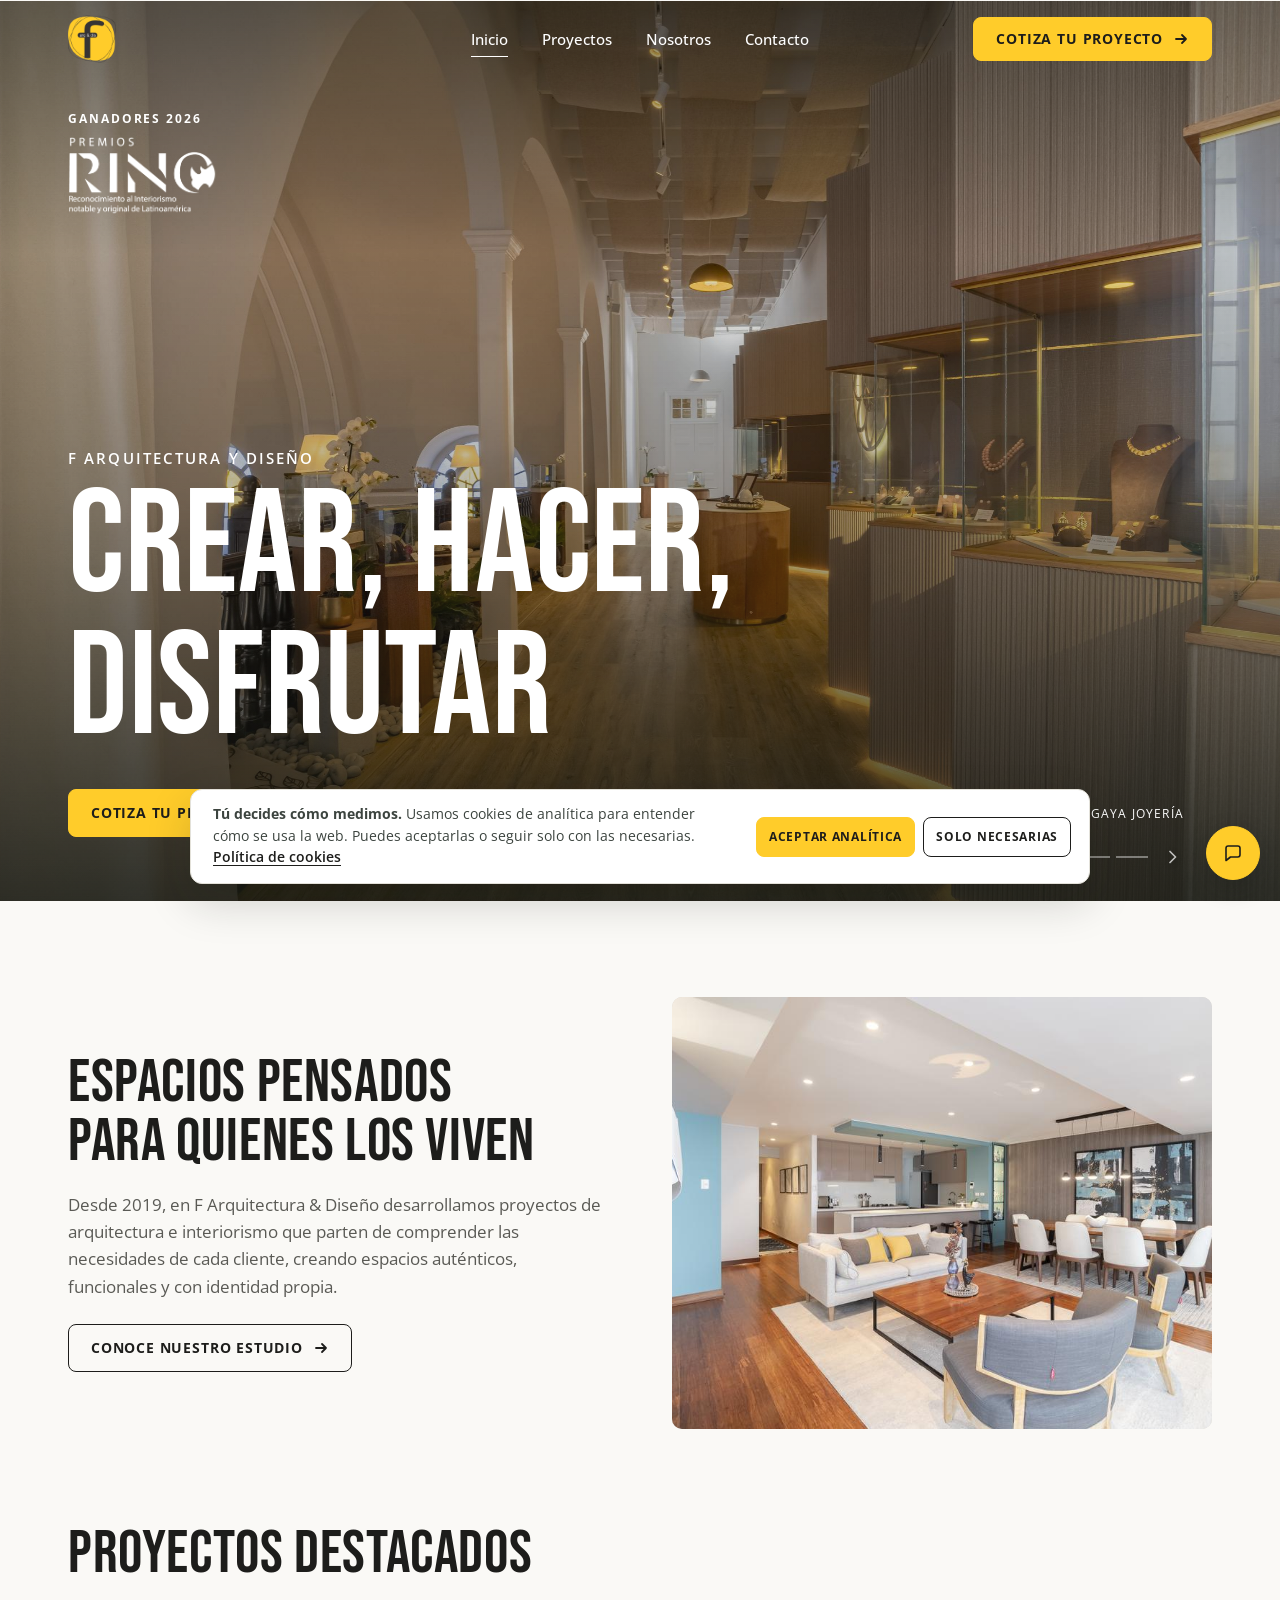
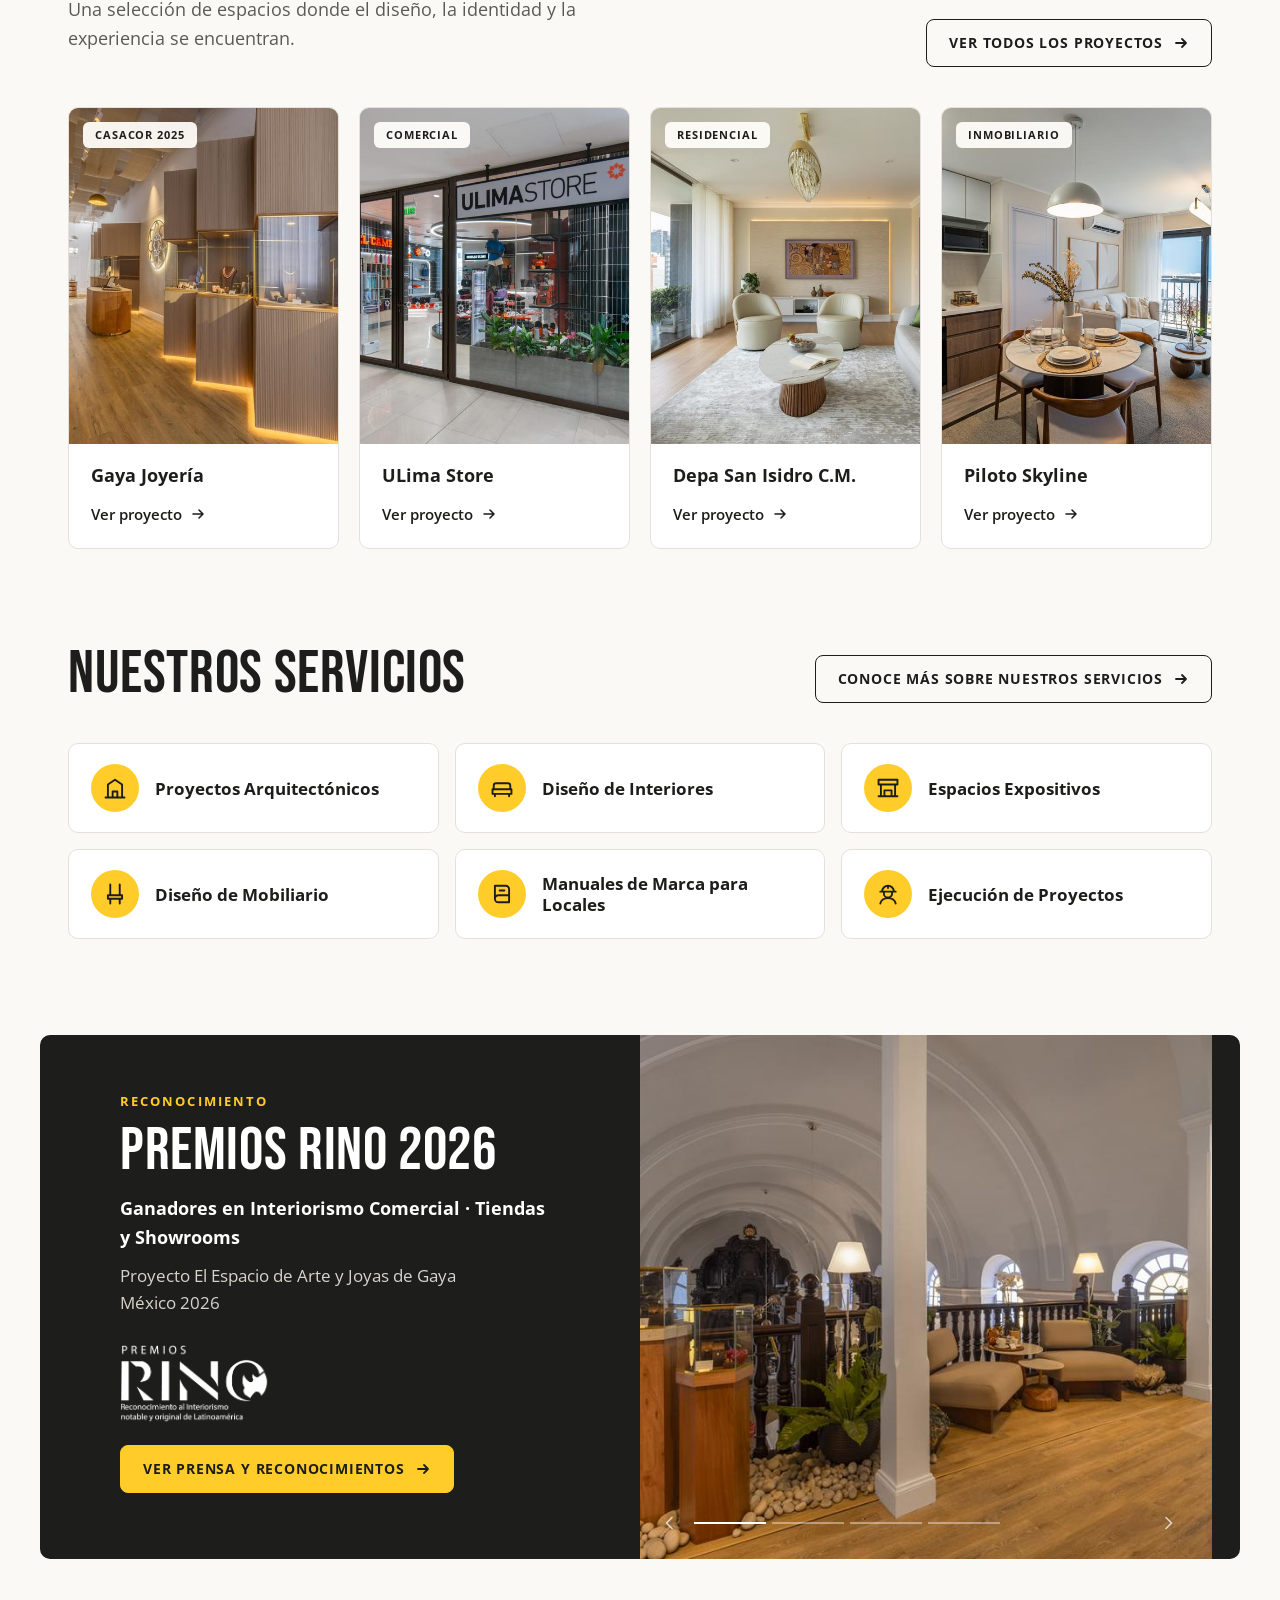
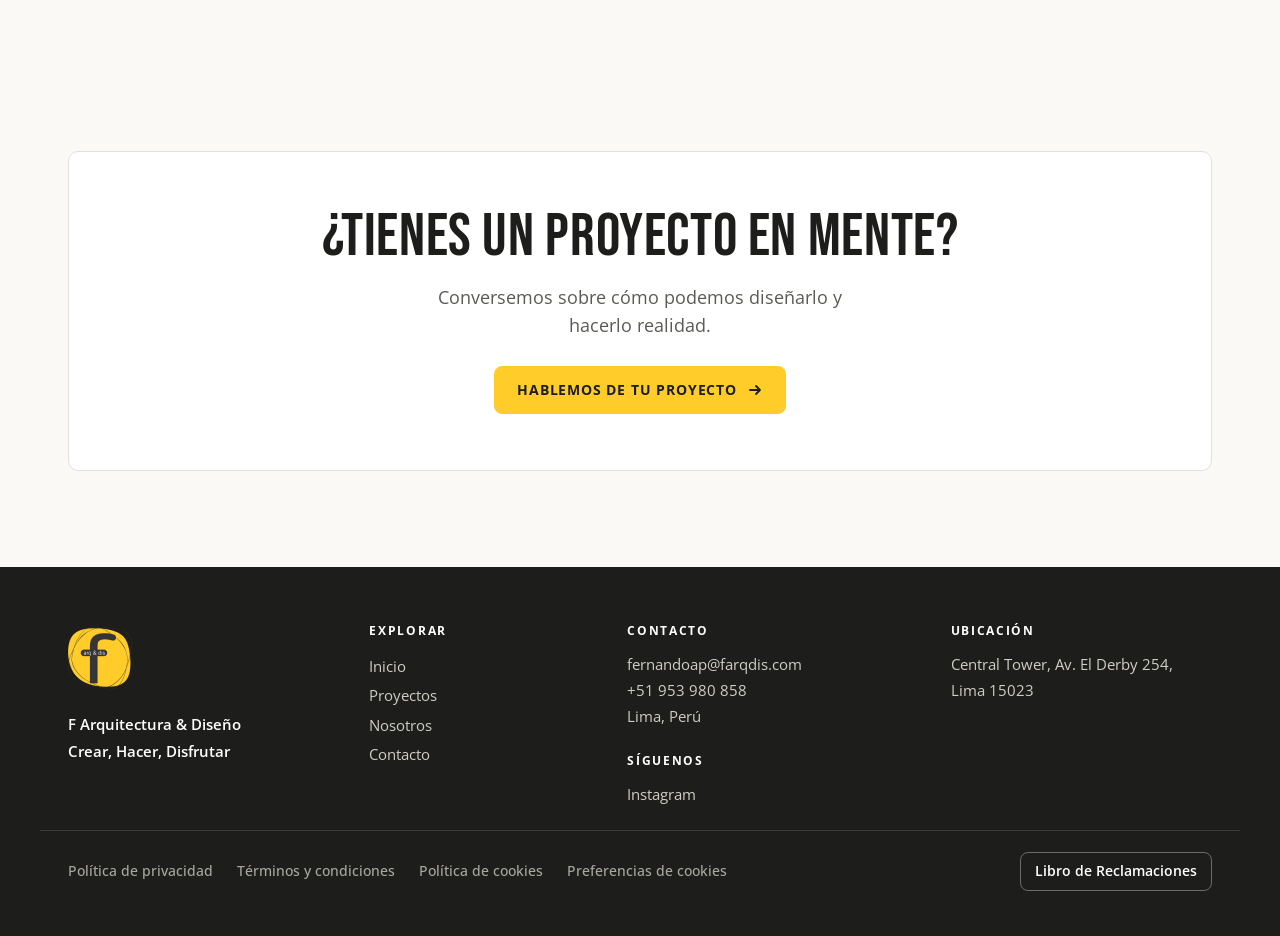
==== commit 1298eba1: "Logo original del cliente y favicon; decisiones de prensa anotadas; estructuras.pdf fuera del reposi" ====
--- a/index.html
+++ b/index.html
@@ -12,13 +12,13 @@
 <link rel="preconnect" href="https://fonts.googleapis.com">
 <link rel="preconnect" href="https://fonts.gstatic.com" crossorigin>
 <link href="https://fonts.googleapis.com/css2?family=Bebas+Neue&family=Open+Sans:wght@400;600;700&display=swap" rel="stylesheet">
-<link rel="stylesheet" href="estilos.css?v=30">
-<script src="app.js?v=30" defer></script>
+<link rel="stylesheet" href="estilos.css?v=33">
+<script src="app.js?v=33" defer></script>
 </head>
 <body class="inicio">
 <a class="saltar" href="#contenido">Saltar al contenido</a>
 <header class="cab"><div class="cont">
-  <a class="logo" href="index.html" aria-label="F Arquitectura y Diseño, inicio"><img src="media/marca/logo-f.png" alt="" width="48" height="47"></a>
+  <a class="logo" href="index.html" aria-label="F Arquitectura y Diseño, inicio"><img src="media/marca/logo-f.png" alt="" width="48" height="48"></a>
   <nav class="menu" id="menu" aria-label="Principal"><a href="index.html" class="aqui" aria-current="page">Inicio</a><a href="proyectos.html">Proyectos</a><a href="nosotros.html">Nosotros</a><a href="contacto.html">Contacto</a><a class="btn menu-cta" href="contacto.html">Cotiza tu proyecto <svg class="fl" width="16" height="16" viewBox="0 0 16 16" fill="none" aria-hidden="true"><path d="M3 8h10M9 4l4 4-4 4" stroke="currentColor" stroke-width="1.8" stroke-linecap="round" stroke-linejoin="round"/></svg></a></nav>
   <div class="cab-der"><a class="btn cab-cta" href="contacto.html">Cotiza tu proyecto <svg class="fl" width="16" height="16" viewBox="0 0 16 16" fill="none" aria-hidden="true"><path d="M3 8h10M9 4l4 4-4 4" stroke="currentColor" stroke-width="1.8" stroke-linecap="round" stroke-linejoin="round"/></svg></a>
   <button class="hamb" aria-label="Menú" aria-expanded="false" aria-controls="menu"><i></i><i></i><i></i></button></div>
@@ -89,7 +89,7 @@
 </div></div></section>
 </main>
 <footer class="pie"><div class="cont pie-cols">
-  <div class="pie-marca"><a class="logo" href="index.html" aria-label="F Arquitectura y Diseño, inicio"><img src="media/marca/logo-f.png" alt="" width="64" height="63"></a><p>F Arquitectura &amp; Diseño<br>Crear, Hacer, Disfrutar</p></div>
+  <div class="pie-marca"><a class="logo" href="index.html" aria-label="F Arquitectura y Diseño, inicio"><img src="media/marca/logo-f.png" alt="" width="64" height="64"></a><p>F Arquitectura &amp; Diseño<br>Crear, Hacer, Disfrutar</p></div>
   <div><h3>Explorar</h3><nav aria-label="Pie"><a href="index.html">Inicio</a><a href="proyectos.html">Proyectos</a><a href="nosotros.html">Nosotros</a><a href="contacto.html">Contacto</a></nav></div>
   <div><h3>Contacto</h3><p><a href="mailto:fernandoap@farqdis.com">fernandoap@farqdis.com</a><br><a href="tel:+51953980858">+51 953 980 858</a><br>Lima, Perú</p>
     <h3 class="sig">Síguenos</h3><p><a href="https://www.instagram.com/f.arqdis/" target="_blank" rel="noopener">Instagram</a></p></div>
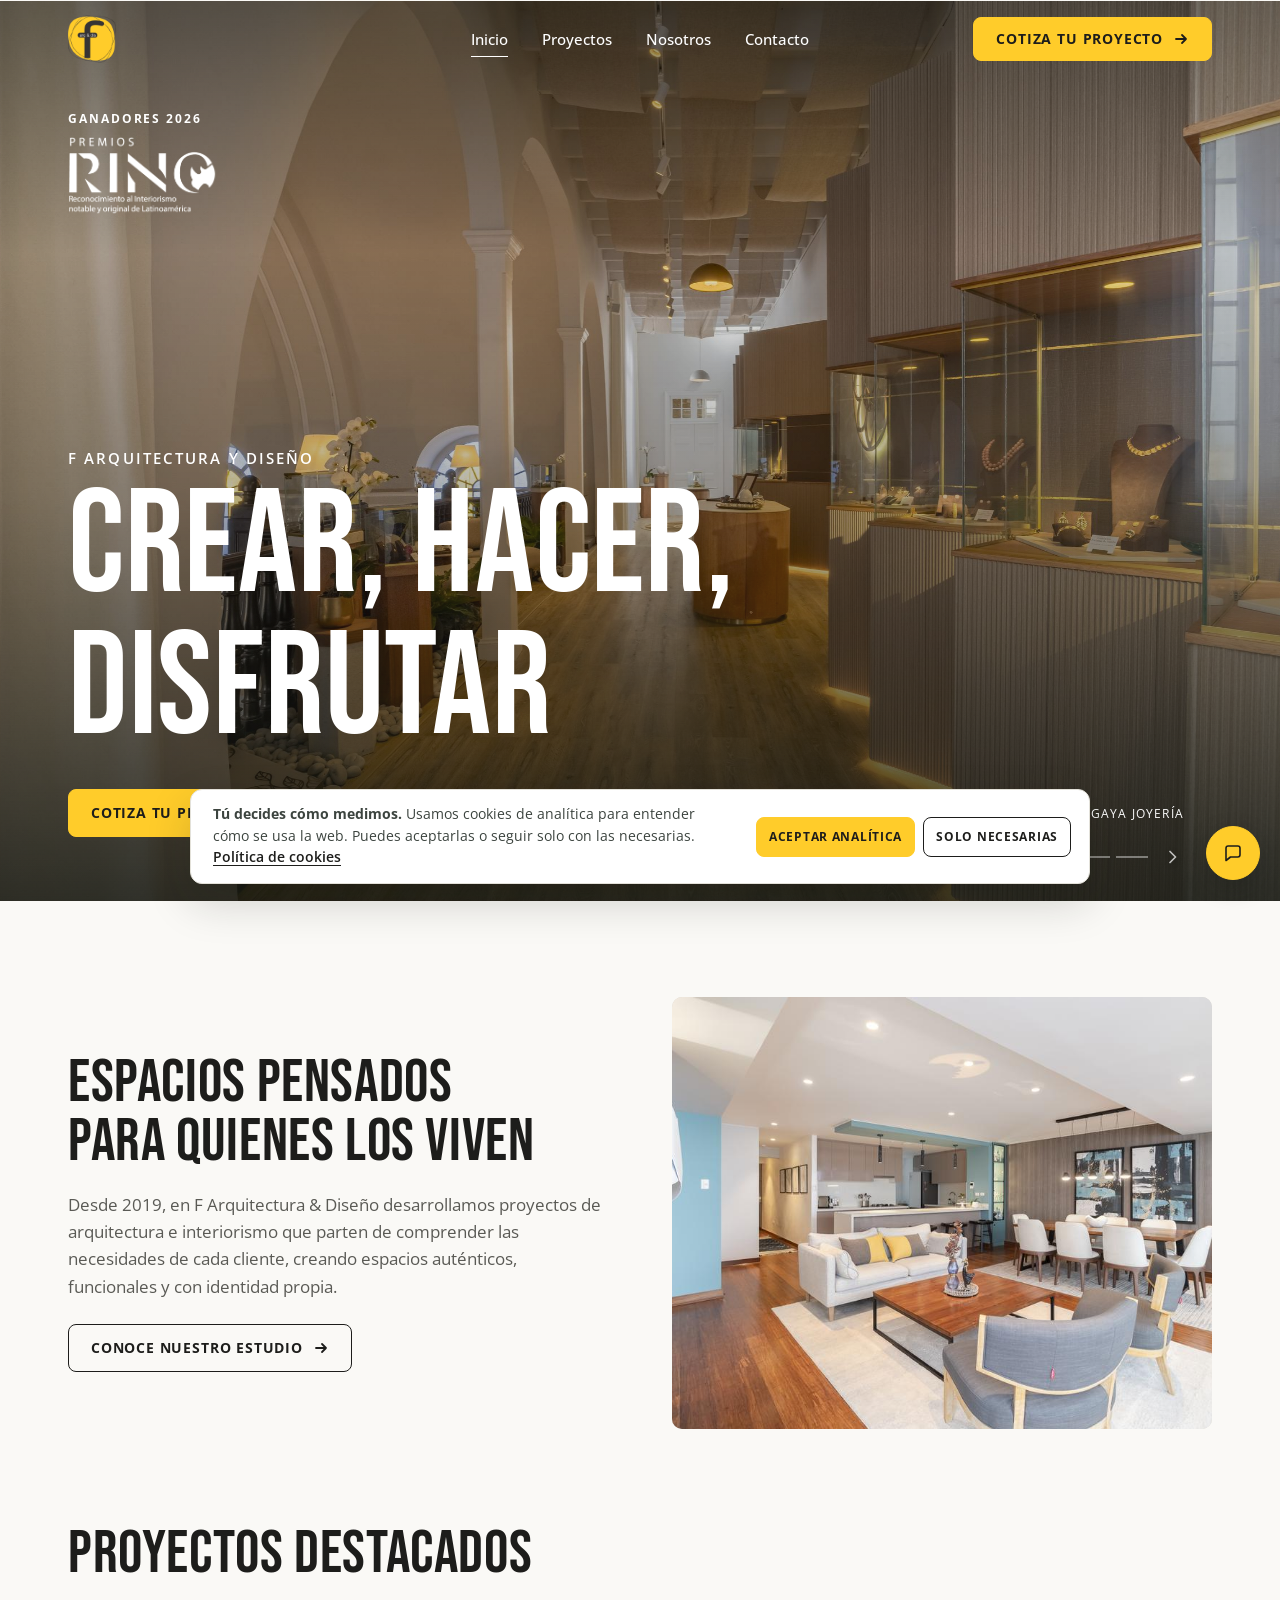
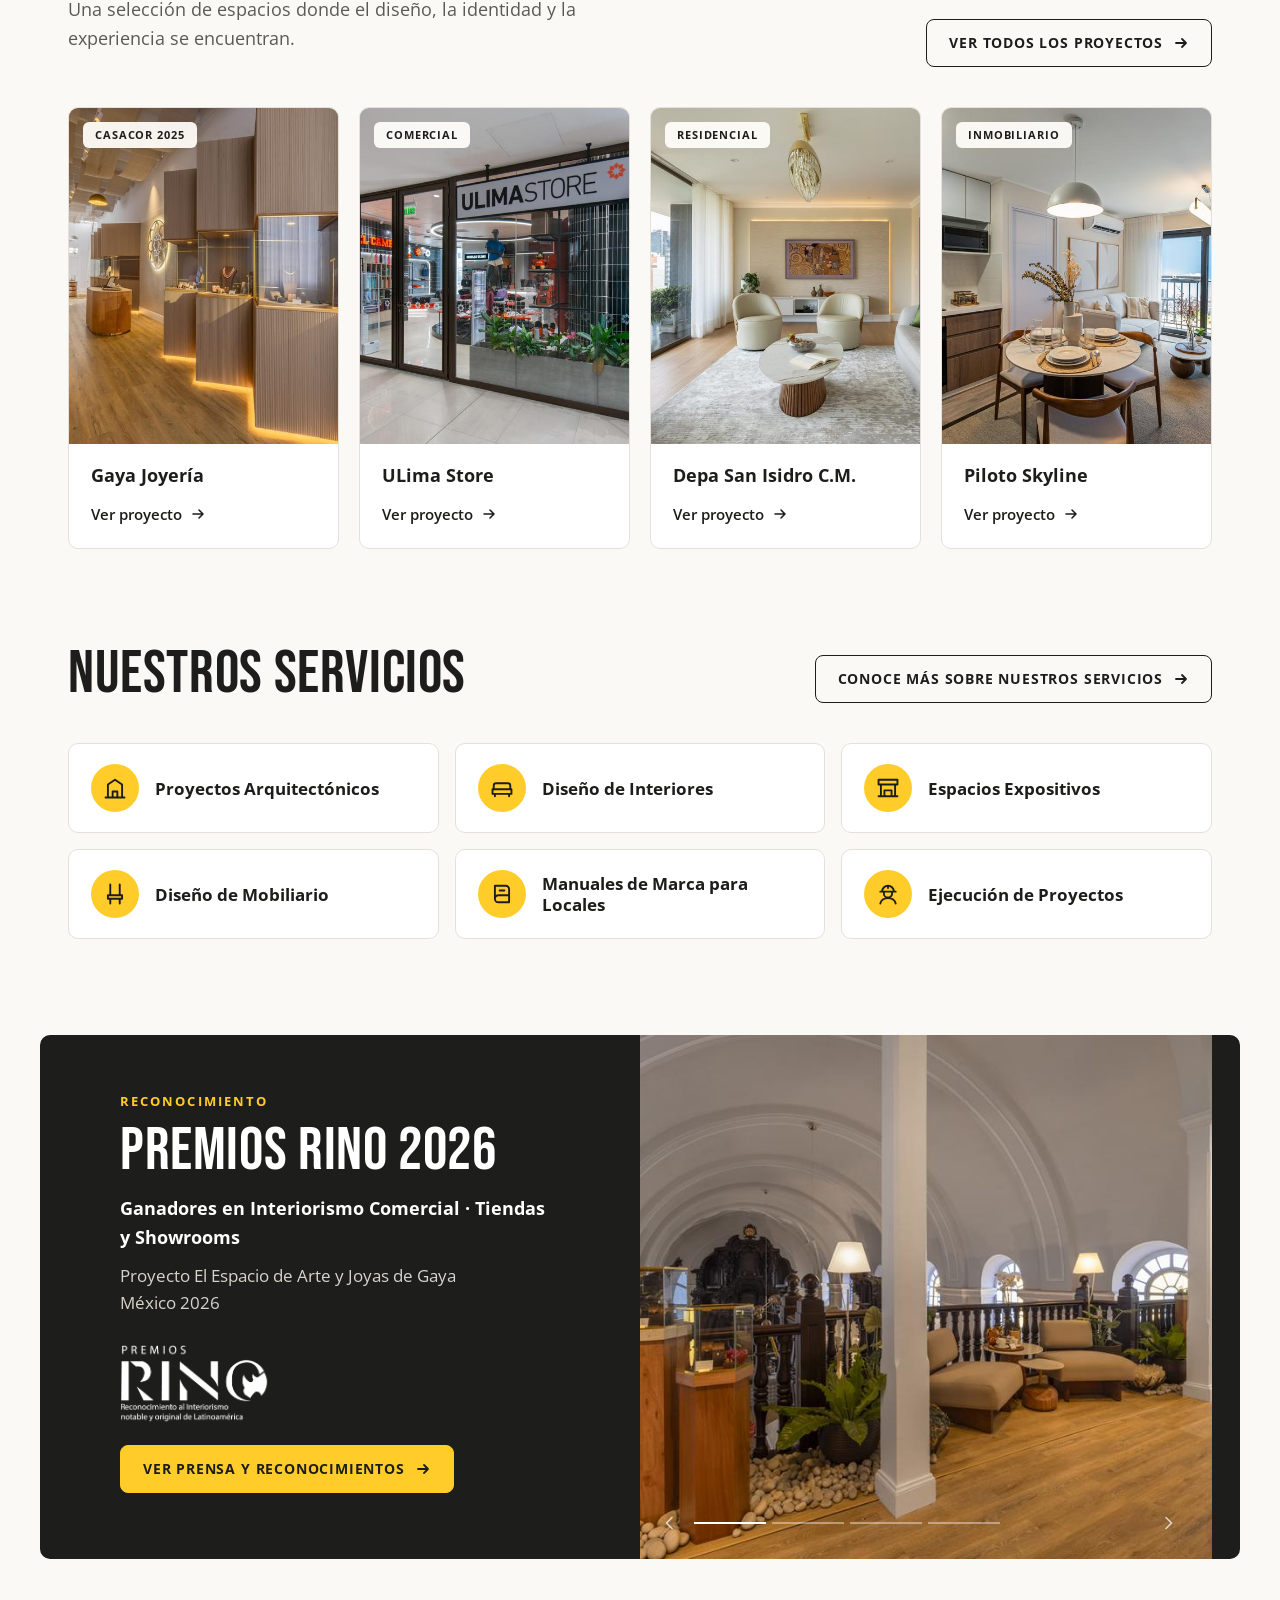
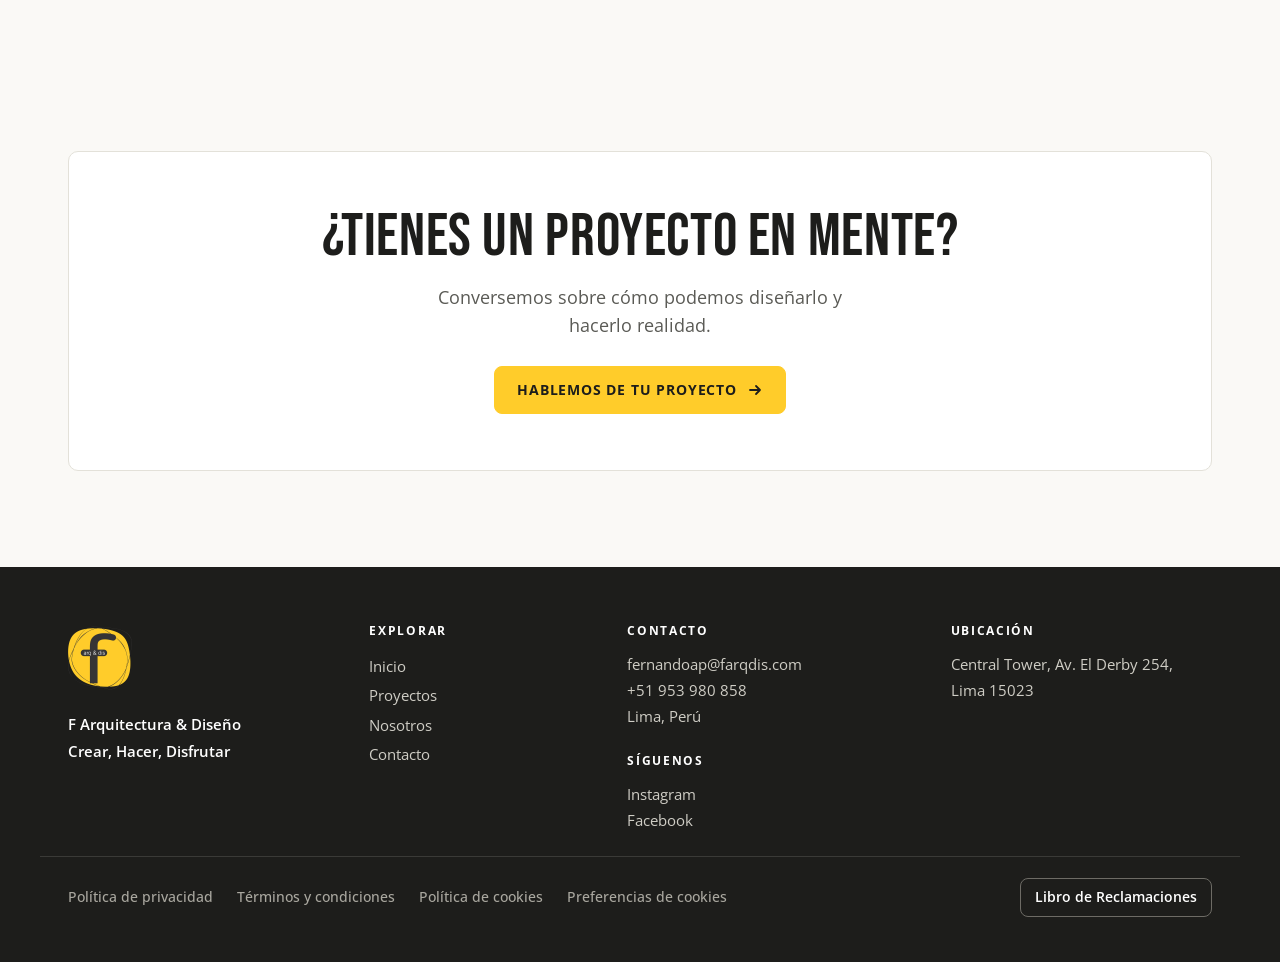
==== commit c7b1696d: "Enlace de Facebook del estudio en el pie y en Contacto Co-Authored-By: Claude Fable 5.2 <noreply@ant" ====
--- a/index.html
+++ b/index.html
@@ -12,8 +12,8 @@
 <link rel="preconnect" href="https://fonts.googleapis.com">
 <link rel="preconnect" href="https://fonts.gstatic.com" crossorigin>
 <link href="https://fonts.googleapis.com/css2?family=Bebas+Neue&family=Open+Sans:wght@400;600;700&display=swap" rel="stylesheet">
-<link rel="stylesheet" href="estilos.css?v=33">
-<script src="app.js?v=33" defer></script>
+<link rel="stylesheet" href="estilos.css?v=34">
+<script src="app.js?v=34" defer></script>
 </head>
 <body class="inicio">
 <a class="saltar" href="#contenido">Saltar al contenido</a>
@@ -92,7 +92,7 @@
   <div class="pie-marca"><a class="logo" href="index.html" aria-label="F Arquitectura y Diseño, inicio"><img src="media/marca/logo-f.png" alt="" width="64" height="64"></a><p>F Arquitectura &amp; Diseño<br>Crear, Hacer, Disfrutar</p></div>
   <div><h3>Explorar</h3><nav aria-label="Pie"><a href="index.html">Inicio</a><a href="proyectos.html">Proyectos</a><a href="nosotros.html">Nosotros</a><a href="contacto.html">Contacto</a></nav></div>
   <div><h3>Contacto</h3><p><a href="mailto:fernandoap@farqdis.com">fernandoap@farqdis.com</a><br><a href="tel:+51953980858">+51 953 980 858</a><br>Lima, Perú</p>
-    <h3 class="sig">Síguenos</h3><p><a href="https://www.instagram.com/f.arqdis/" target="_blank" rel="noopener">Instagram</a></p></div>
+    <h3 class="sig">Síguenos</h3><p><a href="https://www.instagram.com/f.arqdis/" target="_blank" rel="noopener">Instagram</a><br><a href="https://www.facebook.com/F.ArquitecturayDiseno/" target="_blank" rel="noopener">Facebook</a></p></div>
   <div><h3>Ubicación</h3><p><a href="https://www.google.com/maps/search/?api=1&query=Central%20Tower%2C%20Av.%20El%20Derby%20254%2C%20Lima%2015023" target="_blank" rel="noopener">Central Tower, Av. El Derby 254,<br>Lima 15023</a></p></div>
 </div>
 <div class="cont pie-legal">
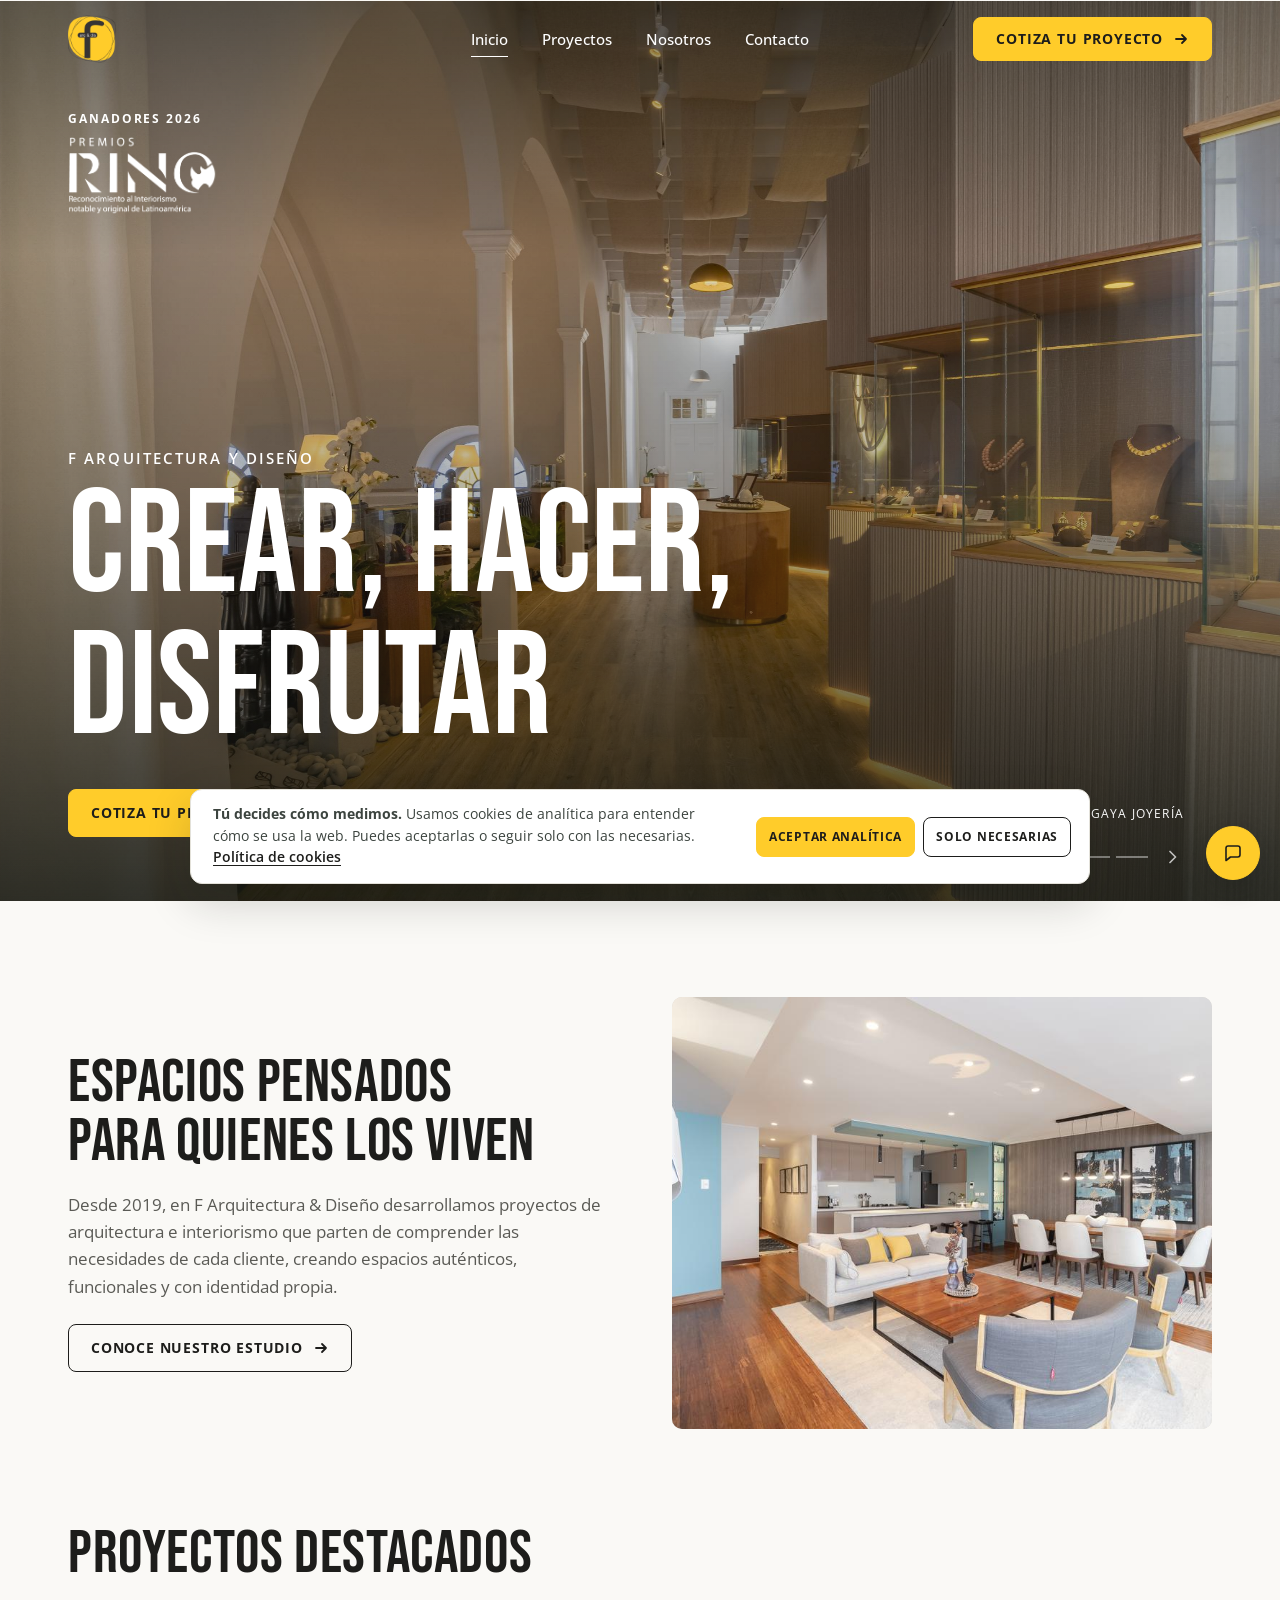
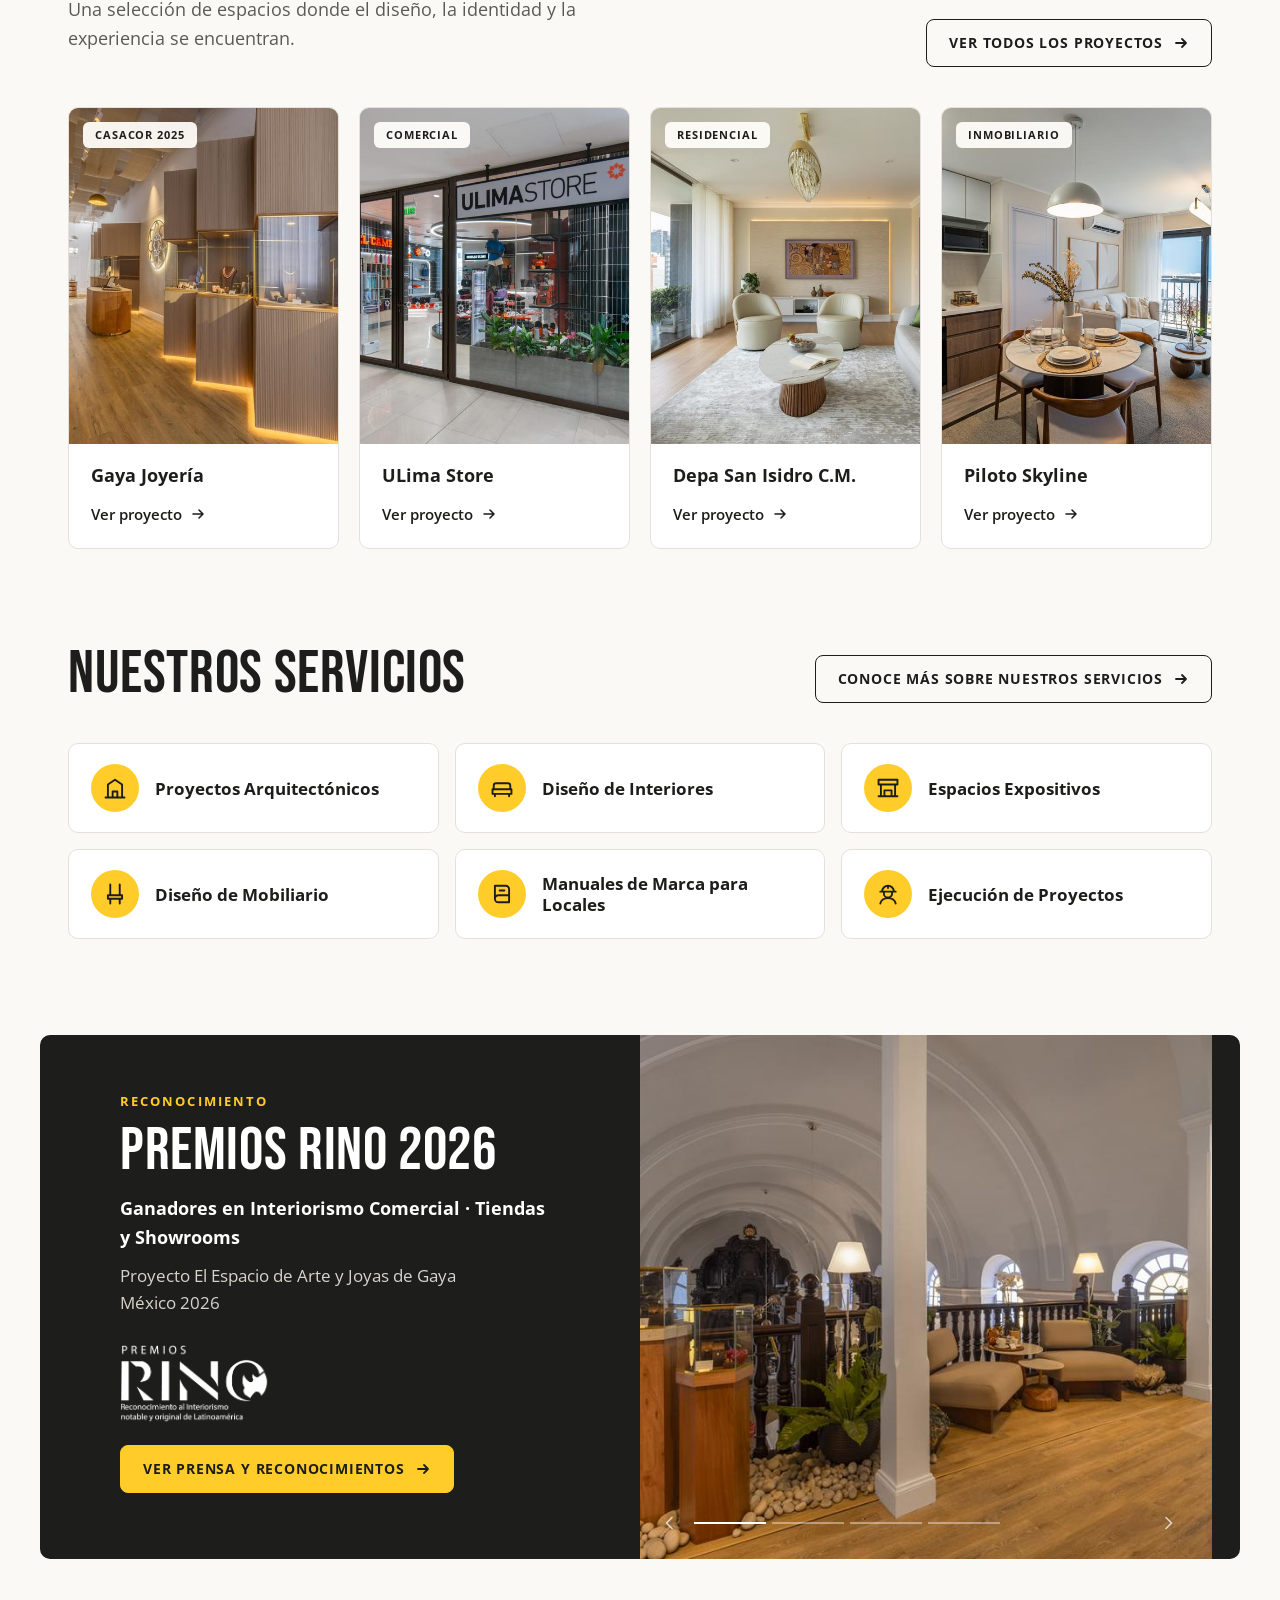
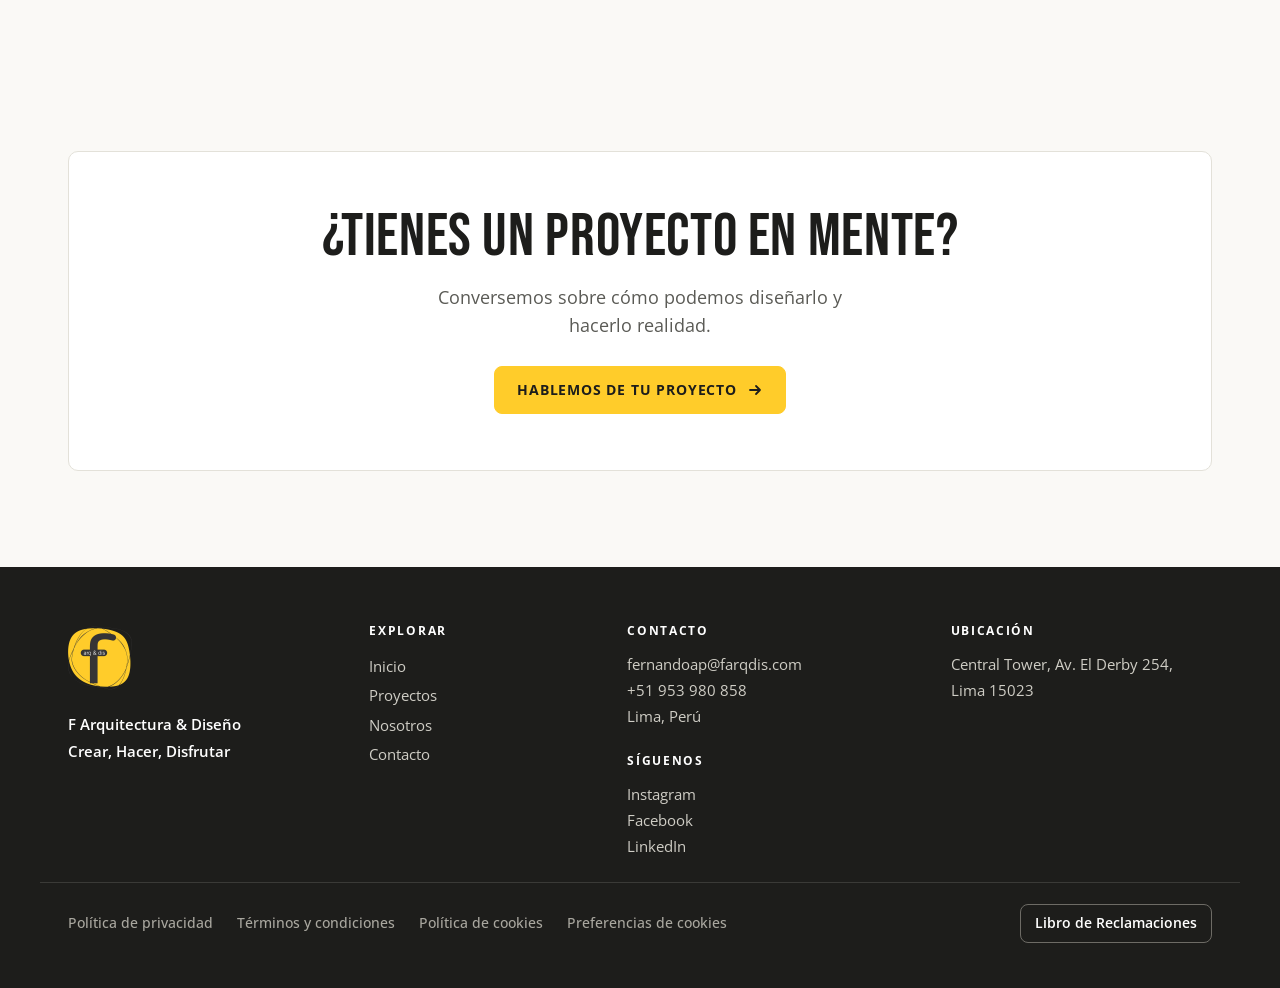
==== commit 672e6b2f: "Enlace de LinkedIn del estudio en el pie y en Contacto Co-Authored-By: Claude Opus 5.5 <noreply@anth" ====
--- a/index.html
+++ b/index.html
@@ -12,8 +12,8 @@
 <link rel="preconnect" href="https://fonts.googleapis.com">
 <link rel="preconnect" href="https://fonts.gstatic.com" crossorigin>
 <link href="https://fonts.googleapis.com/css2?family=Bebas+Neue&family=Open+Sans:wght@400;600;700&display=swap" rel="stylesheet">
-<link rel="stylesheet" href="estilos.css?v=34">
-<script src="app.js?v=34" defer></script>
+<link rel="stylesheet" href="estilos.css?v=35">
+<script src="app.js?v=35" defer></script>
 </head>
 <body class="inicio">
 <a class="saltar" href="#contenido">Saltar al contenido</a>
@@ -92,7 +92,7 @@
   <div class="pie-marca"><a class="logo" href="index.html" aria-label="F Arquitectura y Diseño, inicio"><img src="media/marca/logo-f.png" alt="" width="64" height="64"></a><p>F Arquitectura &amp; Diseño<br>Crear, Hacer, Disfrutar</p></div>
   <div><h3>Explorar</h3><nav aria-label="Pie"><a href="index.html">Inicio</a><a href="proyectos.html">Proyectos</a><a href="nosotros.html">Nosotros</a><a href="contacto.html">Contacto</a></nav></div>
   <div><h3>Contacto</h3><p><a href="mailto:fernandoap@farqdis.com">fernandoap@farqdis.com</a><br><a href="tel:+51953980858">+51 953 980 858</a><br>Lima, Perú</p>
-    <h3 class="sig">Síguenos</h3><p><a href="https://www.instagram.com/f.arqdis/" target="_blank" rel="noopener">Instagram</a><br><a href="https://www.facebook.com/F.ArquitecturayDiseno/" target="_blank" rel="noopener">Facebook</a></p></div>
+    <h3 class="sig">Síguenos</h3><p><a href="https://www.instagram.com/f.arqdis/" target="_blank" rel="noopener">Instagram</a><br><a href="https://www.facebook.com/F.ArquitecturayDiseno/" target="_blank" rel="noopener">Facebook</a><br><a href="https://www.linkedin.com/company/f-arquitectura-dise%C3%B1o/" target="_blank" rel="noopener">LinkedIn</a></p></div>
   <div><h3>Ubicación</h3><p><a href="https://www.google.com/maps/search/?api=1&query=Central%20Tower%2C%20Av.%20El%20Derby%20254%2C%20Lima%2015023" target="_blank" rel="noopener">Central Tower, Av. El Derby 254,<br>Lima 15023</a></p></div>
 </div>
 <div class="cont pie-legal">
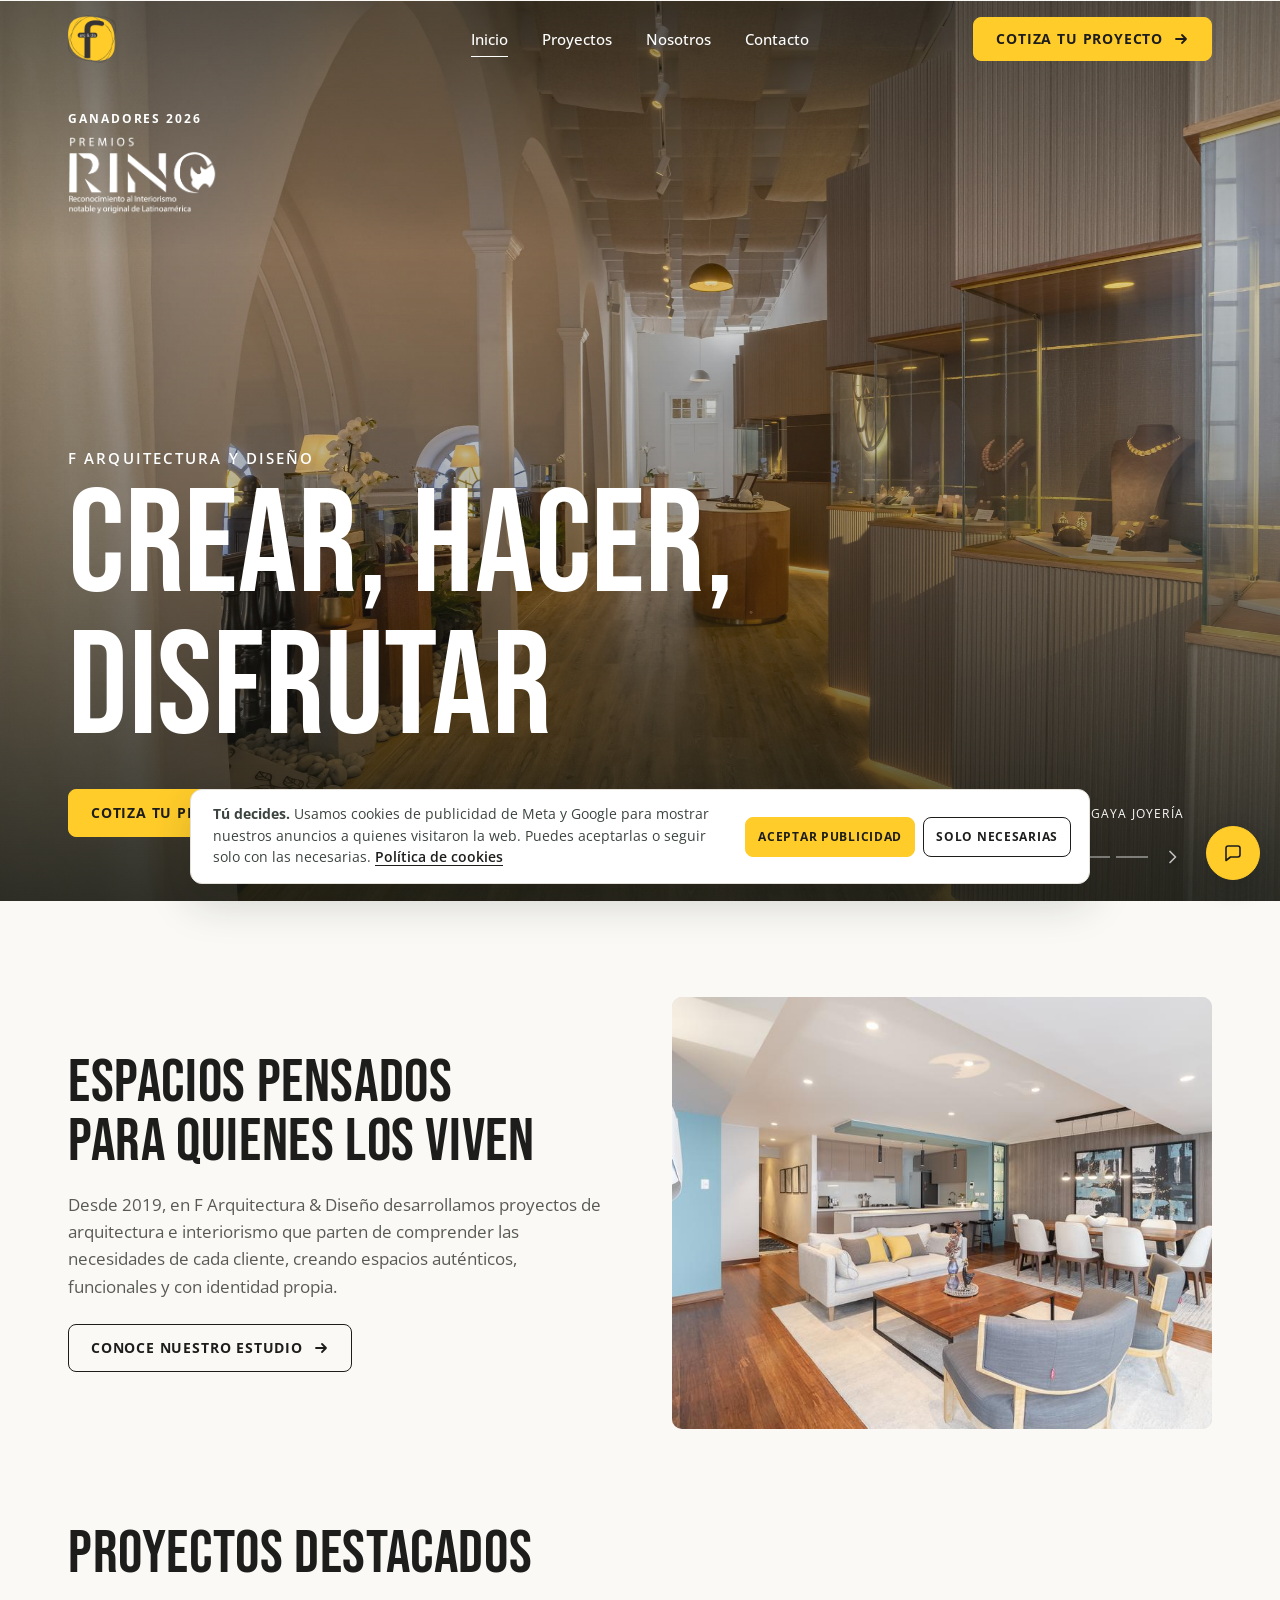
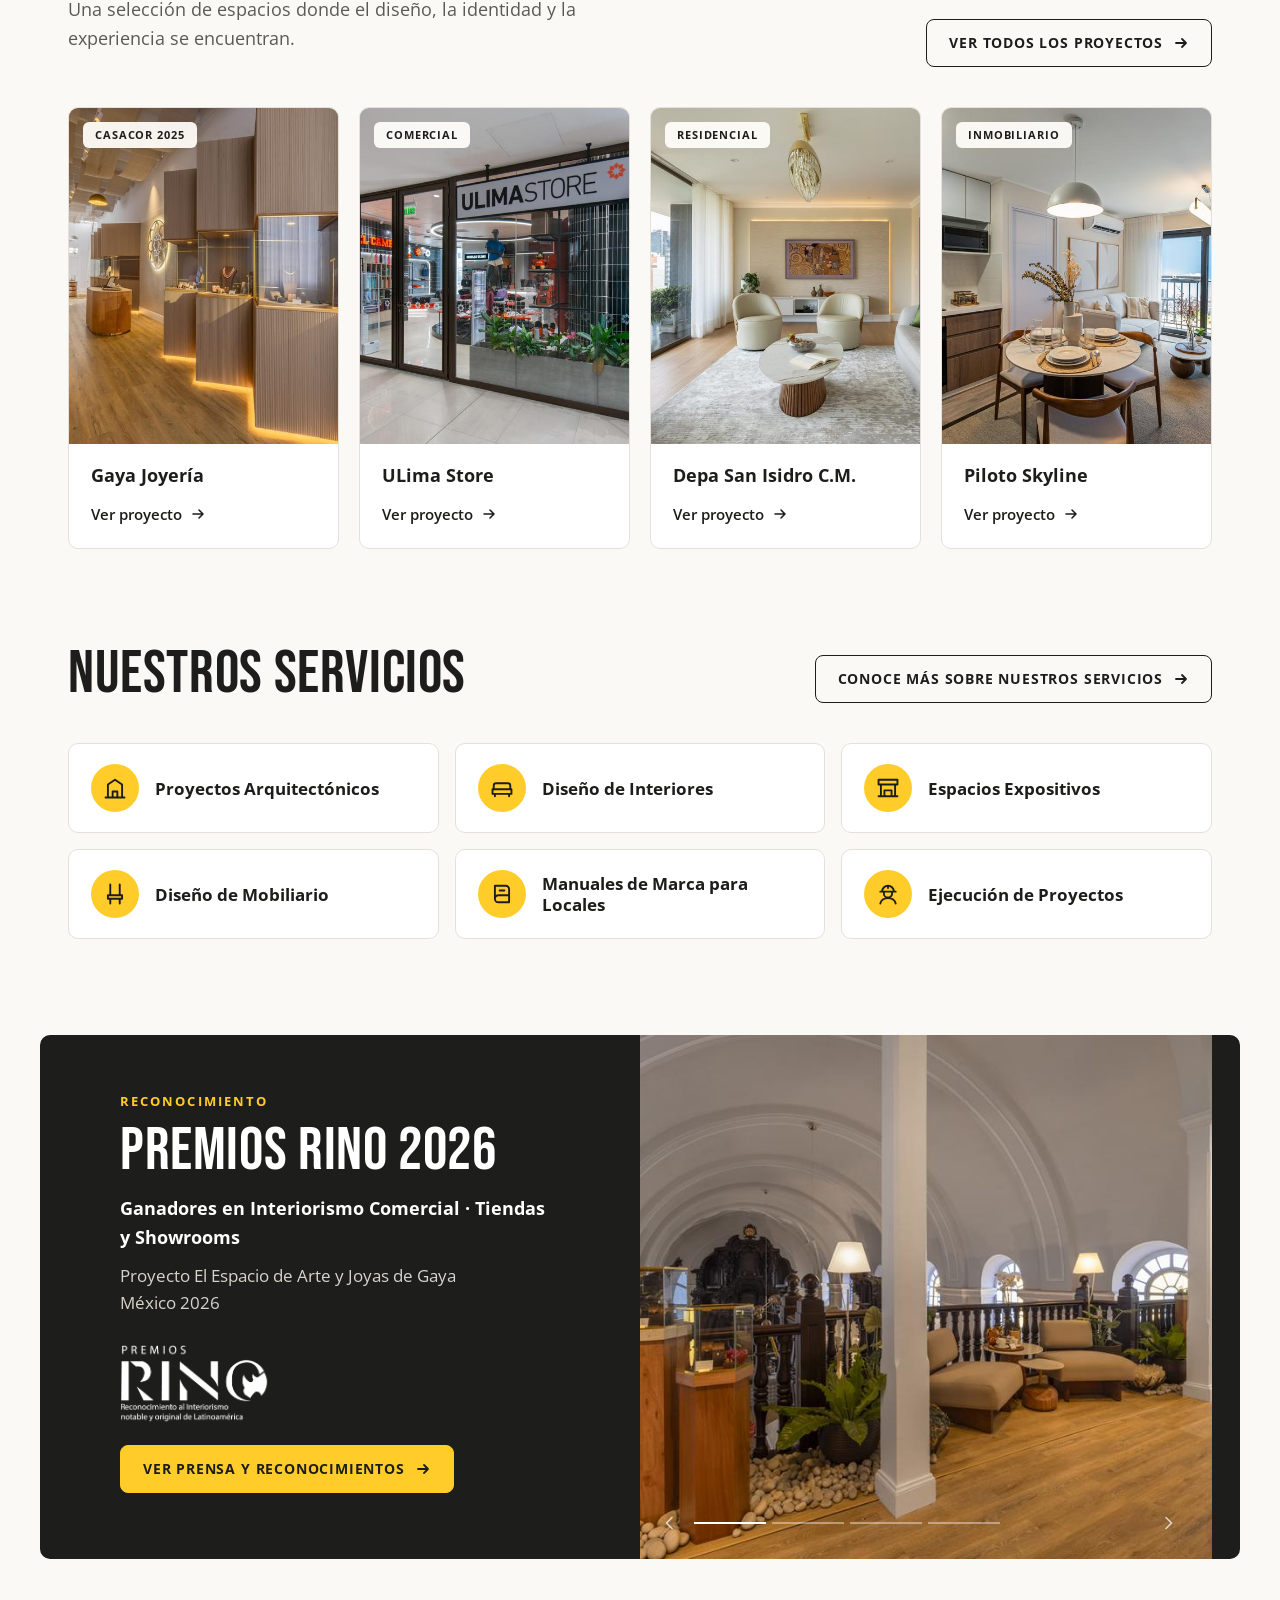
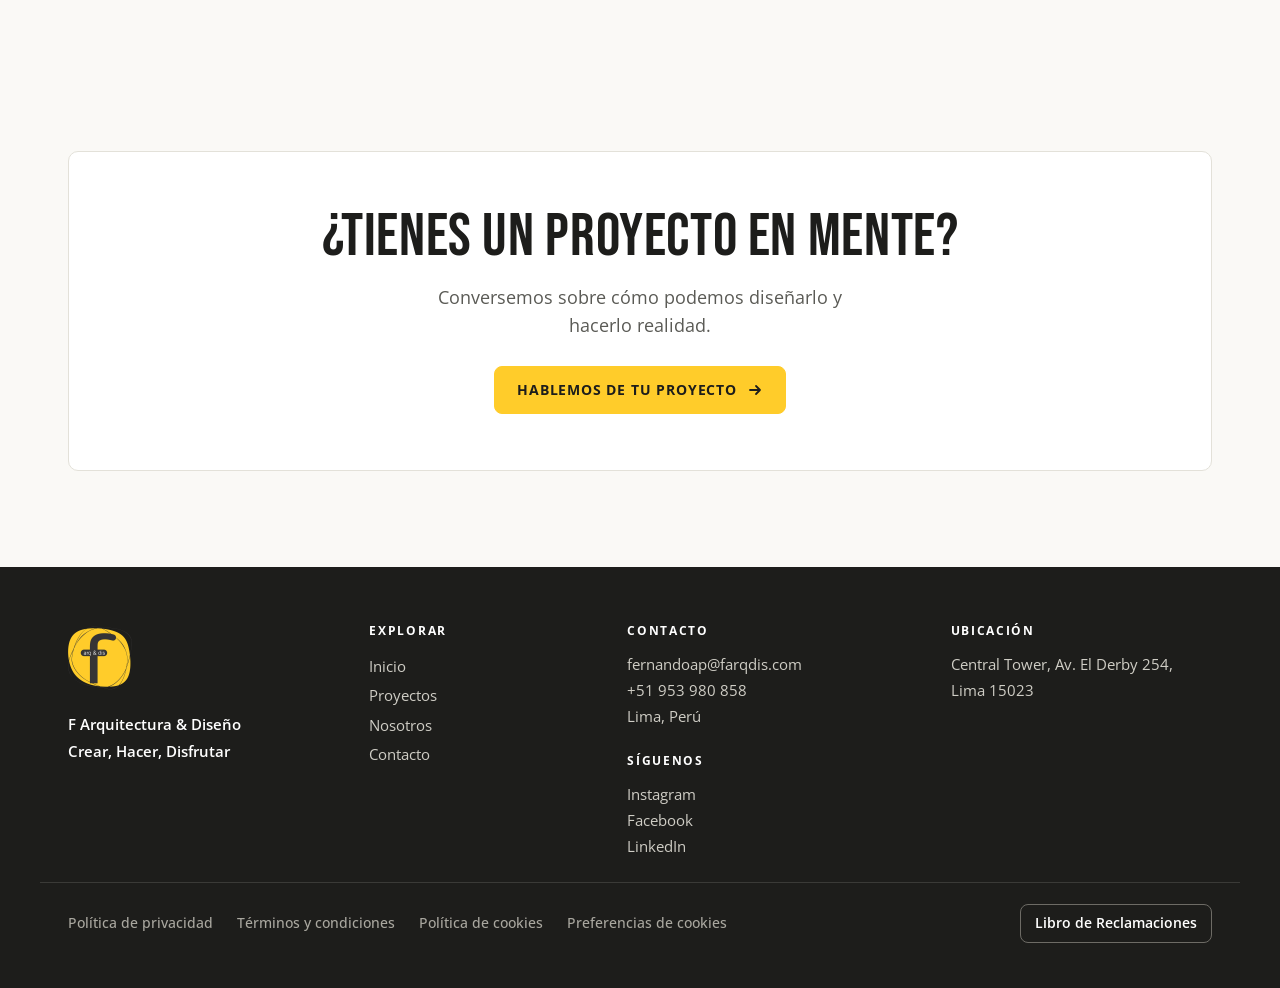
==== commit 765db03e: "Paginas legales completas con los datos del estudio y aviso de cookies de publicidad; decisiones del" ====
--- a/index.html
+++ b/index.html
@@ -12,8 +12,8 @@
 <link rel="preconnect" href="https://fonts.googleapis.com">
 <link rel="preconnect" href="https://fonts.gstatic.com" crossorigin>
 <link href="https://fonts.googleapis.com/css2?family=Bebas+Neue&family=Open+Sans:wght@400;600;700&display=swap" rel="stylesheet">
-<link rel="stylesheet" href="estilos.css?v=35">
-<script src="app.js?v=35" defer></script>
+<link rel="stylesheet" href="estilos.css?v=37">
+<script src="app.js?v=37" defer></script>
 </head>
 <body class="inicio">
 <a class="saltar" href="#contenido">Saltar al contenido</a>
@@ -103,8 +103,8 @@
   <a class="libro" href="libro-de-reclamaciones.html">Libro de Reclamaciones</a>
 </div></footer>
 <div class="cookies" role="dialog" aria-label="Preferencias de cookies" hidden>
-  <p><b>Tú decides cómo medimos.</b> Usamos cookies de analítica para entender cómo se usa la web. Puedes aceptarlas o seguir solo con las necesarias. <a href="politica-de-cookies.html">Política de cookies</a></p>
-  <div><button type="button" class="btn" data-cookies="analitica">Aceptar analítica</button><button type="button" class="btn linea" data-cookies="necesarias">Solo necesarias</button></div>
+  <p><b>Tú decides.</b> Usamos cookies de publicidad de Meta y Google para mostrar nuestros anuncios a quienes visitaron la web. Puedes aceptarlas o seguir solo con las necesarias. <a href="politica-de-cookies.html">Política de cookies</a></p>
+  <div><button type="button" class="btn" data-cookies="publicidad">Aceptar publicidad</button><button type="button" class="btn linea" data-cookies="necesarias">Solo necesarias</button></div>
 </div>
 </body>
 </html>
--- a/estilos.css
+++ b/estilos.css
@@ -201,10 +201,6 @@
 .fichas{display:grid;grid-template-columns:repeat(3,1fr);gap:12px;margin:18px 0 22px}
 .fichas div{border:1px solid var(--linea);border-radius:12px;padding:12px 14px}
 .fichas small{display:block;color:var(--suave);font-size:12.5px}
-.plegable{display:grid;grid-template-rows:0fr;visibility:hidden;transition:grid-template-rows .4s var(--ease),visibility .4s}
-.plegable.abre{grid-template-rows:1fr;visibility:visible}
-.plegable>div{overflow:hidden}
-.plegable form{padding-top:22px}
 .cuerpo .campo input,.cuerpo .campo textarea{background:#fff}
 .cuerpo .campo textarea{min-height:90px}
 body.fijo{overflow:hidden}
@@ -282,7 +278,6 @@
   .gal img{transform:none;transition:opacity .2s ease}
   .tarjeta,.tarjeta img,.btn,.btn .fl,.ver svg,.pest .pastilla,.cerrar,.gal .fle{transition-duration:.01ms}
   .tarjeta:hover,.btn:hover,.tarjeta:hover img{transform:none}
-  .plegable{transition:none}
 }
 @media (max-width:600px) and (prefers-reduced-motion:reduce){
   .popup{opacity:0}
@@ -942,3 +937,18 @@
 }
 
 .prensa b{display:block}
+
+/* ===== Libro de Reclamaciones: formulario completo ===== */
+.campo select{width:100%;border:1.5px solid var(--linea);background:var(--papel);border-radius:12px;padding:24px 16px 10px;font:inherit;color:inherit;appearance:auto;min-height:58px}
+.campo select:focus{outline:none;border-color:var(--tinta);box-shadow:0 0 0 4px var(--acento-claro)}
+.campo label.fija{transform:translateY(-11px) scale(.78)}
+.acepto{display:flex;gap:12px;align-items:flex-start;margin:6px 0 16px;color:var(--tinta);font-size:15px;cursor:pointer}
+.acepto input{width:20px;height:20px;margin-top:3px;flex:none;accent-color:var(--tinta)}
+.acepto a{font-weight:700}
+.trampa{position:absolute;left:-9999px;width:1px;height:1px;opacity:0}
+.libro-error{background:#fbe6e3;color:#7a1d12;border-radius:10px;padding:12px 16px;font-weight:600;margin:0 0 16px;max-width:none}
+.libro-error[hidden]{display:none}
+.campo.mal input,.campo.mal textarea,.campo.mal select{border-color:#b3261e}
+.opciones.mal legend{color:#b3261e}
+.libro-form .ok{align-items:flex-start}
+.libro-form .ok b{display:block}
